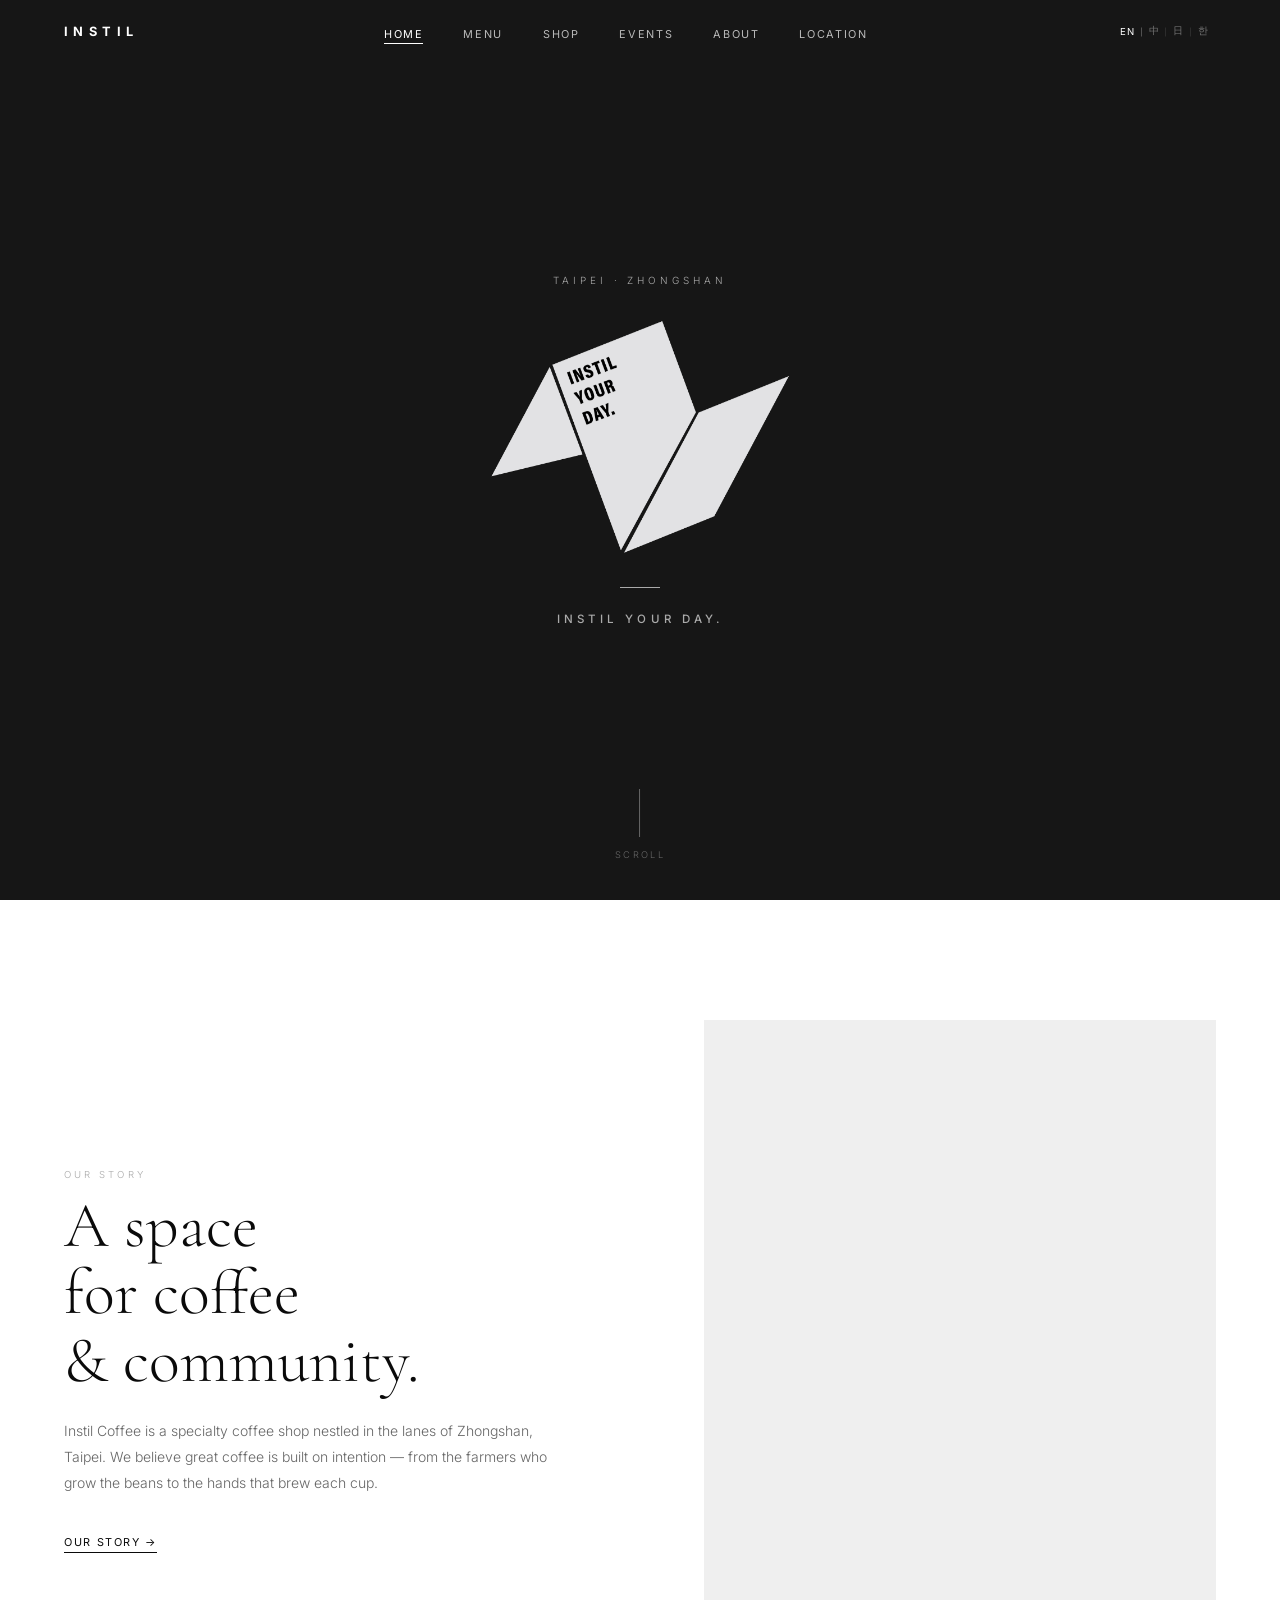
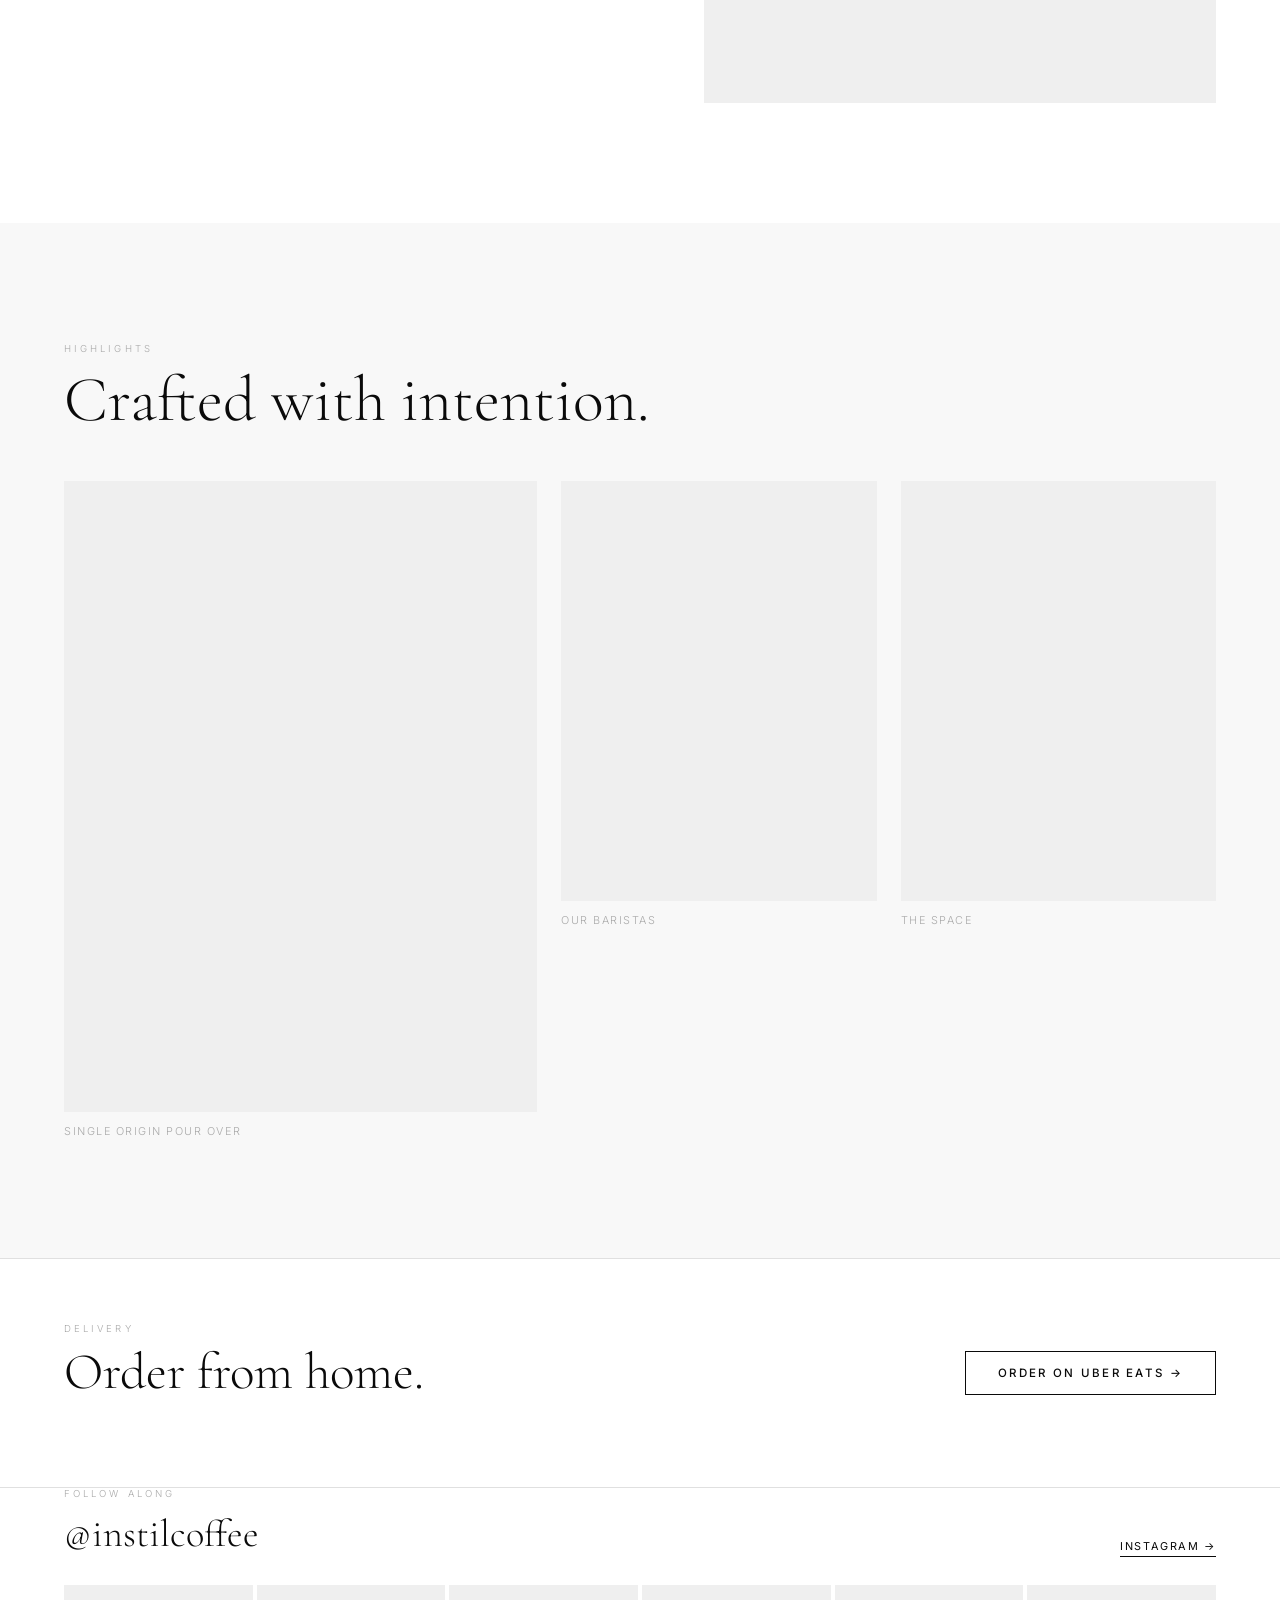
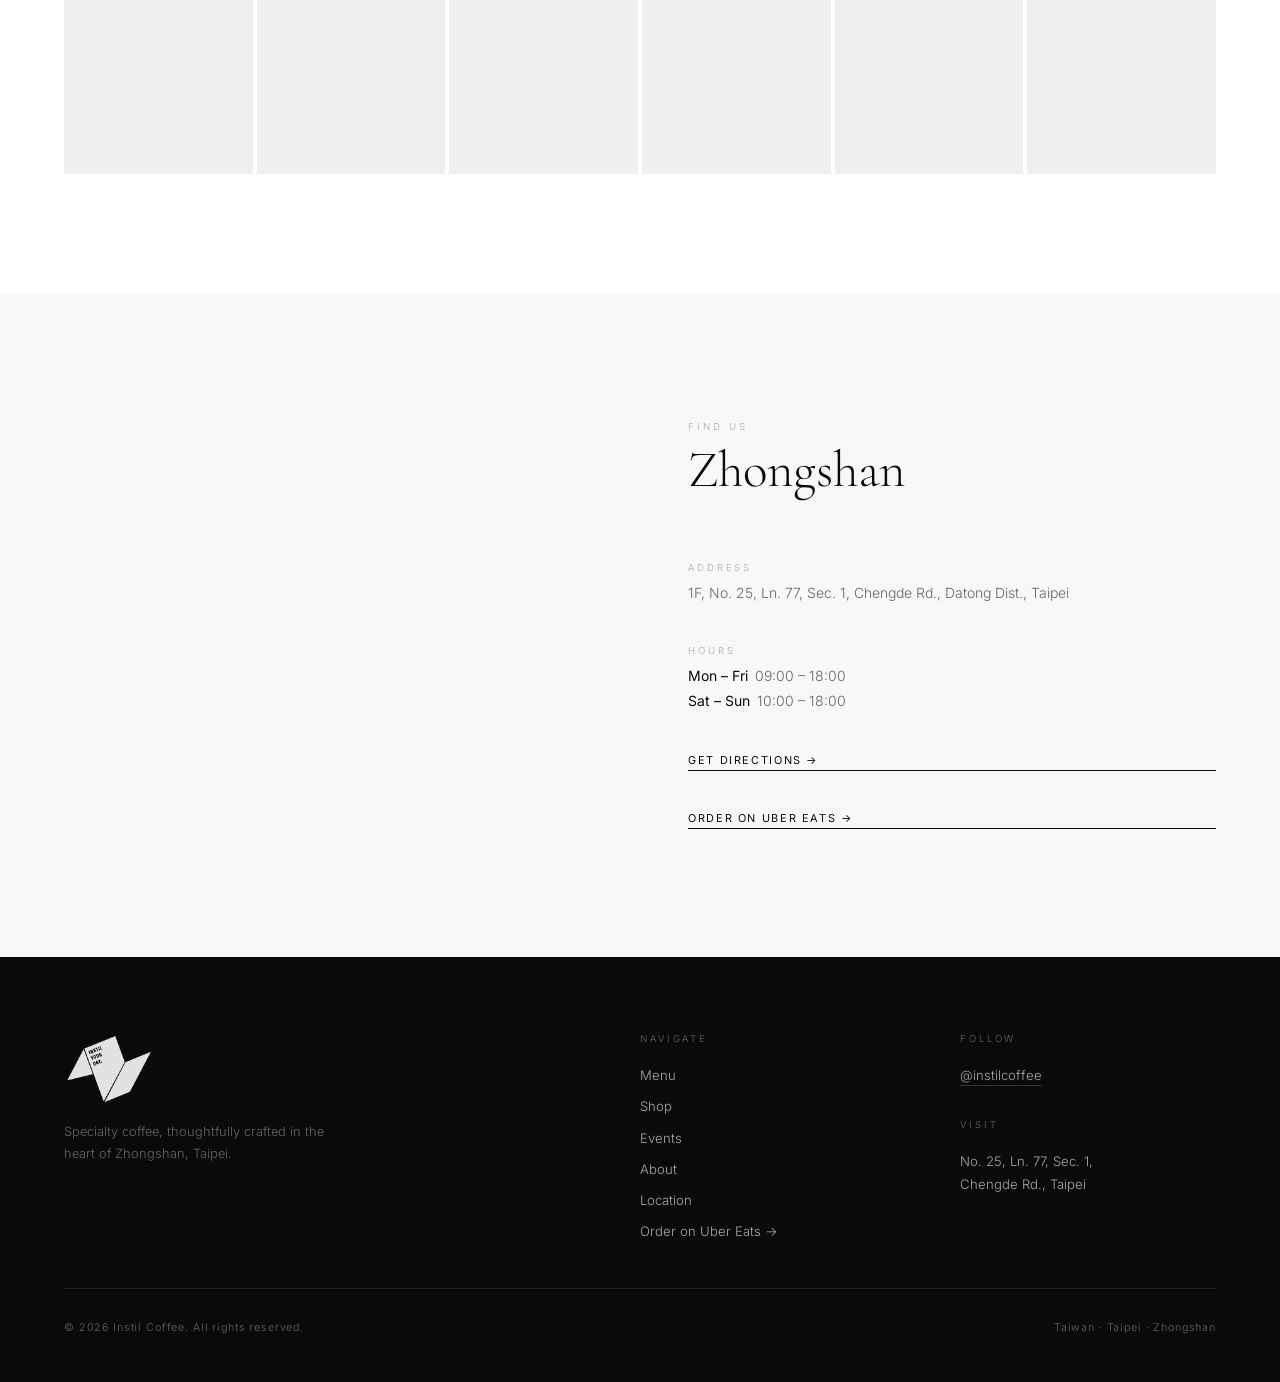
==== index.html @ cf2c8311 "revert: hero 恢復靜態 graphic logo Co-Authored-By: Claude Sonnet 4.6 <noreply@anthropic.com>" ====
<!DOCTYPE html>
<html lang="en">
<head>
  <meta charset="UTF-8">
  <meta name="viewport" content="width=device-width, initial-scale=1.0">
  <meta name="description" content="Instil Coffee — Specialty coffee in Zhongshan, Taipei.">
  <title>Instil Coffee</title>
  <link rel="stylesheet" href="css/style.css">
</head>
<body>

  <nav class="nav" id="nav">
    <a class="nav-logo" href="index.html">INSTIL</a>
    <ul class="nav-links">
      <li><a href="index.html" class="active" data-i18n="nav-home">Home</a></li>
      <li><a href="menu.html" data-i18n="nav-menu">Menu</a></li>
      <li><a href="shop.html" data-i18n="nav-shop">Shop</a></li>
      <li><a href="events.html" data-i18n="nav-events">Events</a></li>
      <li><a href="about.html" data-i18n="nav-about">About</a></li>
      <li><a href="location.html" data-i18n="nav-location">Location</a></li>
    </ul>
    <div class="nav-end">
      <div class="lang-switcher">
        <button class="lang-btn" data-lang="en" aria-label="English">EN</button>
        <button class="lang-btn" data-lang="zh-TW" aria-label="繁體中文">中</button>
        <button class="lang-btn" data-lang="ja" aria-label="日本語">日</button>
        <button class="lang-btn" data-lang="ko" aria-label="한국어">한</button>
      </div>
      <button class="nav-toggle" aria-label="Toggle menu">
        <span></span><span></span><span></span>
      </button>
    </div>
  </nav>

  <section class="hero">
    <div class="hero-bg img-ph"></div>
    <div class="hero-content">
      <span class="hero-eyebrow" data-i18n="hero-eyebrow">Taipei · Zhongshan</span>
      <img src="images/instil-logo-graphic.png" alt="INSTIL" class="hero-logo-mark" />
      <div class="hero-divider"></div>
      <p class="hero-sub" data-i18n="hero-sub">Specialty Coffee, Thoughtfully Crafted</p>
    </div>
    <div class="hero-scroll" aria-hidden="true">
      <div class="scroll-line"></div>
      <span data-i18n="hero-scroll">Scroll</span>
    </div>
  </section>

  <section>
    <div class="container">
      <div class="about-grid">
        <div class="about-text">
          <span class="label" data-i18n="home-about-label">Our Story</span>
          <h2 class="section-title" data-i18n-html="home-about-title">A space<br>for coffee<br>& community.</h2>
          <p class="body-text" data-i18n="home-about-body">Instil Coffee is a specialty coffee shop nestled in the lanes of Zhongshan, Taipei. We believe great coffee is built on intention — from the farmers who grow the beans to the hands that brew each cup.</p>
          <a href="about.html" class="text-link" data-i18n="home-about-link">Our Story →</a>
        </div>
        <div class="about-img img-ph" aria-label="Store interior"></div>
      </div>
    </div>
  </section>

  <section class="featured-section">
    <div class="container">
      <span class="label" data-i18n="home-feat-label">Highlights</span>
      <h2 class="section-title" data-i18n="home-feat-title">Crafted with intention.</h2>
      <div class="featured-grid">
        <div class="featured-item">
          <div class="featured-img img-ph"></div>
          <p class="featured-caption" data-i18n="home-feat-cap-1">Single Origin Pour Over</p>
        </div>
        <div class="featured-item">
          <div class="featured-img img-ph"></div>
          <p class="featured-caption" data-i18n="home-feat-cap-2">Our Baristas</p>
        </div>
        <div class="featured-item">
          <div class="featured-img img-ph"></div>
          <p class="featured-caption" data-i18n="home-feat-cap-3">The Space</p>
        </div>
      </div>
    </div>
  </section>

  <section class="delivery-section">
    <div class="delivery-inner">
      <div>
        <span class="label" data-i18n="delivery-label">Delivery</span>
        <p class="section-title" style="font-size:clamp(2rem,4vw,3.2rem);margin-top:0.5rem;" data-i18n="delivery-title">Order from home.</p>
      </div>
      <a href="https://www.ubereats.com/tw/store/instil-coffee-%E4%B8%AD%E5%B1%B1%E5%BA%97/VOpqvfJ0XcKpiCJXI3-vig?diningMode=DELIVERY" target="_blank" rel="noopener" class="btn-outline" data-i18n="delivery-link">Order on Uber Eats →</a>
    </div>
  </section>

  <section class="ig-section">
    <div class="container">
      <div class="ig-header">
        <div>
          <span class="label" data-i18n="home-ig-label">Follow Along</span>
          <p style="font-family:var(--font-display);font-size:clamp(1.5rem,3vw,2.5rem);font-weight:300;">@instilcoffee</p>
        </div>
        <a href="https://www.instagram.com/instilcoffee" target="_blank" rel="noopener" class="text-link" style="margin-top:0;" data-i18n="home-ig-link">Instagram →</a>
      </div>
      <div class="ig-grid">
        <div class="ig-item img-ph"></div>
        <div class="ig-item img-ph"></div>
        <div class="ig-item img-ph"></div>
        <div class="ig-item img-ph"></div>
        <div class="ig-item img-ph"></div>
        <div class="ig-item img-ph"></div>
      </div>
    </div>
  </section>

  <section class="location-section">
    <div class="container">
      <div class="location-grid">
        <div class="location-map-embed">
          <iframe src="https://maps.google.com/maps?q=25.0521457,121.5183005&z=16&output=embed" allowfullscreen="" loading="lazy" referrerpolicy="no-referrer-when-downgrade" title="Instil Coffee map"></iframe>
        </div>
        <div class="location-info">
          <div>
            <span class="label" data-i18n="home-loc-label">Find Us</span>
            <h2 class="section-title" style="font-size:clamp(2rem,4vw,3.5rem);" data-i18n="home-loc-title">Zhongshan</h2>
          </div>
          <div>
            <span class="info-label" data-i18n="home-addr-label">Address</span>
            <p class="info-value" data-i18n="home-addr-value">1F, No. 25, Ln. 77, Sec. 1, Chengde Rd., Datong Dist., Taipei</p>
          </div>
          <div>
            <span class="info-label" data-i18n="home-hours-label">Hours</span>
            <p class="info-value">
              <strong data-i18n="home-hours-weekday">Mon – Fri</strong>&ensp;09:00 – 18:00<br>
              <strong data-i18n="home-hours-weekend">Sat – Sun</strong>&ensp;10:00 – 18:00
            </p>
          </div>
          <a href="location.html" class="text-link" style="margin-top:0;" data-i18n="home-loc-link">Get Directions →</a>
          <a href="https://www.ubereats.com/tw/store/instil-coffee-%E4%B8%AD%E5%B1%B1%E5%BA%97/VOpqvfJ0XcKpiCJXI3-vig?diningMode=DELIVERY" target="_blank" rel="noopener" class="text-link" style="margin-top:0;" data-i18n="delivery-link">Order on Uber Eats →</a>
        </div>
      </div>
    </div>
  </section>

  <footer>
    <div class="footer-grid">
      <div>
        <div class="footer-logo"><img src="images/instil-logo-graphic.png" alt="Instil Coffee" class="footer-logo-img" /></div>
        <p class="footer-tagline" data-i18n="footer-tagline">Specialty coffee, thoughtfully crafted in the heart of Zhongshan, Taipei.</p>
      </div>
      <div>
        <span class="footer-col-label" data-i18n="footer-nav-label">Navigate</span>
        <ul class="footer-col-links">
          <li><a href="menu.html" data-i18n="nav-menu">Menu</a></li>
          <li><a href="shop.html" data-i18n="nav-shop">Shop</a></li>
          <li><a href="events.html" data-i18n="nav-events">Events</a></li>
          <li><a href="about.html" data-i18n="nav-about">About</a></li>
          <li><a href="location.html" data-i18n="nav-location">Location</a></li>
          <li><a href="https://www.ubereats.com/tw/store/instil-coffee-%E4%B8%AD%E5%B1%B1%E5%BA%97/VOpqvfJ0XcKpiCJXI3-vig?diningMode=DELIVERY" target="_blank" rel="noopener" data-i18n="delivery-link">Order on Uber Eats →</a></li>
        </ul>
      </div>
      <div>
        <span class="footer-col-label" data-i18n="footer-follow-label">Follow</span>
        <p class="footer-col-text"><a href="https://www.instagram.com/instilcoffee" target="_blank" rel="noopener" style="color:var(--gray-400);border-bottom:1px solid #333;padding-bottom:2px;">@instilcoffee</a></p>
        <div style="margin-top:2rem;">
          <span class="footer-col-label" data-i18n="footer-visit-label">Visit</span>
          <p class="footer-col-text" data-i18n-html="footer-address">No. 25, Ln. 77, Sec. 1,<br>Chengde Rd., Taipei</p>
        </div>
      </div>
    </div>
    <div class="footer-bottom">
      <span data-i18n="footer-copyright">© 2026 Instil Coffee. All rights reserved.</span>
      <span data-i18n="footer-region">Taiwan · Taipei · Zhongshan</span>
    </div>
  </footer>

  <script src="js/i18n.js"></script>
  <script src="js/main.js"></script>
</body>
</html>
---- css/style.css ----
@import url('https://fonts.googleapis.com/css2?family=Cormorant+Garamond:ital,wght@0,300;0,400;0,600;1,300&family=Inter:wght@300;400;500&display=swap');

/* ===================================
   Variables
   =================================== */
:root {
  --black: #0a0a0a;
  --white: #ffffff;
  --gray-50: #f8f8f8;
  --gray-100: #efefef;
  --gray-200: #e0e0e0;
  --gray-400: #aaaaaa;
  --gray-600: #666666;
  --gray-800: #333333;
  --font-display: 'Cormorant Garamond', Georgia, serif;
  --font-body: 'Inter', system-ui, sans-serif;
  --nav-h: 64px;
  --max-w: 1200px;
  --px: clamp(20px, 5vw, 80px);
  --section-py: clamp(64px, 10vw, 120px);
  --ease: cubic-bezier(0.4, 0, 0.2, 1);
}

/* ===================================
   Reset
   =================================== */
*, *::before, *::after { box-sizing: border-box; margin: 0; padding: 0; }
html { scroll-behavior: smooth; -webkit-text-size-adjust: 100%; }
body {
  font-family: var(--font-body);
  font-weight: 300;
  color: var(--black);
  background: var(--white);
  -webkit-font-smoothing: antialiased;
  overflow-x: hidden;
}
img { max-width: 100%; height: auto; display: block; object-fit: cover; }
a { text-decoration: none; color: inherit; }
ul { list-style: none; }

/* Image placeholder */
.img-ph {
  background: var(--gray-100);
  display: block;
  width: 100%;
}

/* ===================================
   Navigation
   =================================== */
.nav {
  position: fixed;
  top: 0; left: 0; right: 0;
  z-index: 1000;
  height: var(--nav-h);
  display: flex;
  align-items: center;
  justify-content: space-between;
  padding: 0 var(--px);
  color: var(--white);
  transition: background 0.4s var(--ease), border-color 0.4s var(--ease), color 0.4s var(--ease);
  border-bottom: 1px solid transparent;
}

.nav.scrolled {
  background: var(--white);
  color: var(--black);
  border-bottom-color: var(--gray-200);
}

.nav-logo {
  font-family: 'Inter', system-ui, sans-serif;
  font-size: 0.8rem;
  font-weight: 700;
  letter-spacing: 0.42em;
  text-transform: uppercase;
}

.nav-links {
  display: flex;
  align-items: center;
  gap: 2.5rem;
}

.nav-links a {
  font-size: 0.68rem;
  font-weight: 400;
  letter-spacing: 0.15em;
  text-transform: uppercase;
  opacity: 0.7;
  transition: opacity 0.2s;
}

.nav-links a:hover { opacity: 1; }
.nav-links a.active { opacity: 1; border-bottom: 1px solid currentColor; padding-bottom: 2px; }

.nav-toggle {
  display: none;
  flex-direction: column;
  gap: 5px;
  cursor: pointer;
  background: none;
  border: none;
  color: inherit;
  padding: 4px;
}

.nav-toggle span {
  display: block;
  width: 22px;
  height: 1px;
  background: currentColor;
  transition: transform 0.3s var(--ease), opacity 0.3s;
}

.nav.open .nav-toggle span:nth-child(1) { transform: translateY(6px) rotate(45deg); }
.nav.open .nav-toggle span:nth-child(2) { opacity: 0; }
.nav.open .nav-toggle span:nth-child(3) { transform: translateY(-6px) rotate(-45deg); }

/* ===================================
   Hero
   =================================== */
.hero {
  height: 100svh;
  min-height: 600px;
  background: var(--black);
  display: flex;
  flex-direction: column;
  align-items: center;
  justify-content: center;
  text-align: center;
  color: var(--white);
  position: relative;
  overflow: hidden;
}

.hero-bg {
  position: absolute;
  inset: 0;
  background: var(--gray-800);
  opacity: 0.3;
  /* When adding hero photo:
  background-image: url('../images/hero.jpg');
  background-size: cover;
  background-position: center; */
}

.hero-content {
  position: relative;
  z-index: 1;
  display: flex;
  flex-direction: column;
  align-items: center;
  gap: 1.5rem;
}

.hero-eyebrow {
  font-size: 0.62rem;
  letter-spacing: 0.4em;
  text-transform: uppercase;
  color: var(--gray-400);
}

.hero-title {
  font-family: var(--font-display);
  font-size: clamp(5rem, 15vw, 11rem);
  font-weight: 300;
  letter-spacing: 0.06em;
  line-height: 0.9;
}

.hero-logo-mark {
  width: clamp(200px, 32vw, 320px);
  height: auto;
  filter: invert(1);
}

.hero-divider {
  width: 40px;
  height: 1px;
  background: var(--gray-400);
}

.hero-sub {
  font-family: 'Inter', system-ui, sans-serif;
  font-size: 0.72rem;
  font-weight: 500;
  letter-spacing: 0.35em;
  text-transform: uppercase;
  color: var(--gray-400);
}

.hero-scroll {
  position: absolute;
  bottom: 2.5rem;
  left: 50%;
  transform: translateX(-50%);
  display: flex;
  flex-direction: column;
  align-items: center;
  gap: 0.75rem;
  font-size: 0.58rem;
  letter-spacing: 0.25em;
  text-transform: uppercase;
  color: var(--gray-600);
}

.scroll-line {
  width: 1px;
  height: 48px;
  background: var(--gray-600);
  transform-origin: top;
  animation: drawLine 2.4s ease-in-out infinite;
}

@keyframes drawLine {
  0%, 100% { transform: scaleY(0); opacity: 0; transform-origin: top; }
  20% { opacity: 1; }
  60% { transform: scaleY(1); opacity: 1; }
  80% { transform: scaleY(1); opacity: 0; }
}

/* ===================================
   Shared Section Styles
   =================================== */
section { padding: var(--section-py) var(--px); }

.container {
  max-width: var(--max-w);
  margin: 0 auto;
  width: 100%;
}

.label {
  font-size: 0.6rem;
  letter-spacing: 0.32em;
  text-transform: uppercase;
  color: var(--gray-400);
  display: block;
  margin-bottom: 0.75rem;
}

.section-title {
  font-family: var(--font-display);
  font-size: clamp(2.5rem, 5vw, 4.5rem);
  font-weight: 300;
  line-height: 1.05;
  margin-bottom: 1.5rem;
}

.body-text {
  font-size: 0.875rem;
  line-height: 1.85;
  color: var(--gray-600);
}

.text-link {
  display: inline-flex;
  align-items: center;
  gap: 0.5rem;
  font-size: 0.68rem;
  font-weight: 400;
  letter-spacing: 0.15em;
  text-transform: uppercase;
  margin-top: 2.5rem;
  padding-bottom: 3px;
  border-bottom: 1px solid currentColor;
  transition: opacity 0.2s;
}

.text-link:hover { opacity: 0.45; }

/* ===================================
   About Section (Homepage)
   =================================== */
.about-grid {
  display: grid;
  grid-template-columns: 1fr 1fr;
  gap: 8rem;
  align-items: center;
}

.about-img {
  aspect-ratio: 3 / 4;
  /* background-image: url('../images/about.jpg'); background-size: cover; background-position: center; */
}

/* ===================================
   Featured Section
   =================================== */
.featured-section { background: var(--gray-50); }

.featured-grid {
  display: grid;
  grid-template-columns: 3fr 2fr 2fr;
  gap: 1.5rem;
  margin-top: 3rem;
}

.featured-item { overflow: hidden; }

.featured-img {
  width: 100%;
  aspect-ratio: 3 / 4;
  transition: transform 0.7s var(--ease);
  /* background-image: url('../images/featured-N.jpg'); background-size: cover; background-position: center; */
}

.featured-item:hover .featured-img { transform: scale(1.04); }

.featured-caption {
  margin-top: 0.75rem;
  font-size: 0.68rem;
  letter-spacing: 0.14em;
  text-transform: uppercase;
  color: var(--gray-400);
}

/* ===================================
   Instagram Grid
   =================================== */
.ig-section { padding-top: 0; }

.ig-header {
  display: flex;
  justify-content: space-between;
  align-items: flex-end;
  margin-bottom: 1.75rem;
}

.ig-grid {
  display: grid;
  grid-template-columns: repeat(6, 1fr);
  gap: 4px;
}

.ig-item {
  aspect-ratio: 1;
  overflow: hidden;
  cursor: pointer;
  transition: opacity 0.3s;
  /* background-image: url('../images/ig-N.jpg'); background-size: cover; background-position: center; */
}

.ig-item:hover { opacity: 0.75; }

/* ===================================
   Location Preview (Homepage)
   =================================== */
.delivery-section {
  padding: clamp(40px, 5vw, 72px) var(--px);
  border-top: 1px solid var(--gray-200);
  border-bottom: 1px solid var(--gray-200);
}

.delivery-inner {
  max-width: var(--max-w);
  margin: 0 auto;
  display: flex;
  align-items: center;
  justify-content: space-between;
  gap: 2rem;
  flex-wrap: wrap;
}

.btn-outline {
  display: inline-flex;
  align-items: center;
  padding: 0.875rem 2rem;
  border: 1px solid var(--black);
  font-size: 0.72rem;
  font-weight: 500;
  letter-spacing: 0.2em;
  text-transform: uppercase;
  white-space: nowrap;
  transition: background 0.3s var(--ease), color 0.3s var(--ease);
}

.btn-outline:hover {
  background: var(--black);
  color: var(--white);
}

.location-section { background: var(--gray-50); }

.location-grid {
  display: grid;
  grid-template-columns: 1fr 1fr;
  gap: 6rem;
  align-items: center;
}

.location-map-embed {
  aspect-ratio: 5 / 4;
  overflow: hidden;
}

.location-map-embed iframe {
  width: 100%; height: 100%; border: none; display: block;
}

.location-info { display: flex; flex-direction: column; gap: 2.5rem; }

.info-label {
  font-size: 0.6rem;
  letter-spacing: 0.3em;
  text-transform: uppercase;
  color: var(--gray-400);
  display: block;
  margin-bottom: 0.5rem;
}

.info-value {
  font-size: 0.875rem;
  line-height: 1.75;
  color: var(--gray-600);
}

.info-value strong { color: var(--black); font-weight: 400; }

/* ===================================
   Footer
   =================================== */
footer {
  background: var(--black);
  color: var(--white);
  padding: clamp(48px, 6vw, 96px) var(--px) clamp(32px, 4vw, 48px);
}

.footer-grid {
  max-width: var(--max-w);
  margin: 0 auto;
  display: grid;
  grid-template-columns: 2fr 1fr 1fr;
  gap: 4rem;
  padding-bottom: 3rem;
  border-bottom: 1px solid #222;
}

.footer-logo {
  margin-bottom: 1rem;
}

.footer-logo-img {
  width: 90px;
  height: auto;
  filter: invert(1);
}

.footer-tagline {
  font-size: 0.8rem;
  color: var(--gray-600);
  line-height: 1.75;
  max-width: 260px;
}

.footer-col-label {
  font-size: 0.6rem;
  letter-spacing: 0.3em;
  text-transform: uppercase;
  color: var(--gray-600);
  display: block;
  margin-bottom: 1.25rem;
}

.footer-col-links {
  display: flex;
  flex-direction: column;
  gap: 0.7rem;
}

.footer-col-links a {
  font-size: 0.82rem;
  color: var(--gray-400);
  transition: color 0.2s;
}

.footer-col-links a:hover { color: var(--white); }

.footer-col-text {
  font-size: 0.82rem;
  color: var(--gray-400);
  line-height: 1.75;
}

.footer-bottom {
  max-width: var(--max-w);
  margin: 2rem auto 0;
  display: flex;
  justify-content: space-between;
  align-items: center;
  font-size: 0.67rem;
  color: var(--gray-600);
  letter-spacing: 0.08em;
}

/* ===================================
   Page Header (Inner Pages)
   =================================== */
.page-header {
  background: var(--black);
  color: var(--white);
  padding: calc(var(--nav-h) + 4rem) var(--px) 3.5rem;
}

.page-header .container {
  display: flex;
  flex-direction: column;
  gap: 0.75rem;
}

.page-header-title {
  font-family: var(--font-display);
  font-size: clamp(3.5rem, 8vw, 7.5rem);
  font-weight: 300;
  letter-spacing: 0.04em;
  line-height: 1;
}

/* ===================================
   Menu Page
   =================================== */
.menu-placeholder {
  min-height: 45vh;
  display: flex;
  flex-direction: column;
  align-items: center;
  justify-content: center;
  text-align: center;
  gap: 1.5rem;
}

.menu-placeholder-title {
  font-family: var(--font-display);
  font-size: clamp(2rem, 4vw, 3.5rem);
  font-weight: 300;
  color: var(--gray-200);
}

.menu-placeholder p {
  font-size: 0.83rem;
  color: var(--gray-400);
  letter-spacing: 0.04em;
  line-height: 1.7;
}

/* ===================================
   Events Page
   =================================== */
.event-list { margin-top: 3rem; }

.event-item {
  display: grid;
  grid-template-columns: 80px 1fr;
  gap: 3rem;
  padding: 2.5rem 0;
  border-bottom: 1px solid var(--gray-100);
  align-items: start;
}

.event-date-block {
  font-family: var(--font-display);
  font-size: 2.5rem;
  font-weight: 300;
  line-height: 1;
  color: var(--gray-200);
}

.event-date-block .month {
  display: block;
  font-family: var(--font-body);
  font-size: 0.6rem;
  letter-spacing: 0.2em;
  text-transform: uppercase;
  color: var(--gray-400);
  margin-top: 0.25rem;
  font-weight: 300;
}

.event-body-title {
  font-size: 1rem;
  font-weight: 400;
  margin-bottom: 0.5rem;
  letter-spacing: 0.02em;
}

.event-body-desc {
  font-size: 0.83rem;
  color: var(--gray-600);
  line-height: 1.75;
}

.events-empty {
  text-align: center;
  padding: var(--section-py) var(--px);
}

.events-empty p {
  font-size: 0.85rem;
  color: var(--gray-400);
}

/* ===================================
   About Page
   =================================== */
.about-story-grid {
  display: grid;
  grid-template-columns: 1fr 1fr;
  gap: 8rem;
  align-items: start;
}

.story-text .body-text { margin-bottom: 1.25rem; }

.about-wide-img {
  width: 100%;
  aspect-ratio: 16 / 7;
  /* background-image: url('../images/about-wide.jpg'); background-size: cover; background-position: center; */
}

.team-grid {
  display: grid;
  grid-template-columns: repeat(3, 1fr);
  gap: 2rem;
  margin-top: 3rem;
}

.team-item .team-img {
  width: 100%;
  aspect-ratio: 1;
  margin-bottom: 1rem;
}

.team-name {
  font-size: 0.85rem;
  font-weight: 400;
  margin-bottom: 0.25rem;
}

.team-role {
  font-size: 0.72rem;
  letter-spacing: 0.1em;
  text-transform: uppercase;
  color: var(--gray-400);
}

/* ===================================
   Location Page
   =================================== */
.full-map {
  height: 55vh;
  min-height: 360px;
}

.full-map iframe {
  width: 100%; height: 100%; border: none; display: block;
}

.location-details-grid {
  display: grid;
  grid-template-columns: 1fr 1fr;
  gap: 8rem;
}

.hours-table { width: 100%; }

.hours-row {
  display: flex;
  justify-content: space-between;
  padding: 0.9rem 0;
  border-bottom: 1px solid var(--gray-100);
  font-size: 0.85rem;
}

.hours-row .day { color: var(--gray-600); }
.hours-row .time { color: var(--black); }

.hours-row.today .day,
.hours-row.today .time { font-weight: 500; color: var(--black); }

.address-block { display: flex; flex-direction: column; gap: 2.5rem; }

.address-item .label { margin-bottom: 0.5rem; }

.address-item p,
.address-item a {
  font-size: 0.875rem;
  line-height: 1.75;
  color: var(--gray-600);
}

.address-item a {
  border-bottom: 1px solid var(--gray-200);
  padding-bottom: 1px;
  transition: color 0.2s, border-color 0.2s;
}

.address-item a:hover {
  color: var(--black);
  border-color: var(--black);
}

/* ===================================
   Language Switcher
   =================================== */
.nav-end {
  display: flex;
  align-items: center;
  gap: 0.75rem;
}

.lang-switcher {
  display: flex;
  align-items: center;
}

.lang-btn {
  background: none;
  border: none;
  color: inherit;
  font-family: var(--font-body);
  font-size: 0.6rem;
  font-weight: 400;
  letter-spacing: 0.08em;
  cursor: pointer;
  padding: 2px 7px;
  opacity: 0.4;
  transition: opacity 0.2s;
  position: relative;
}

.lang-btn:hover { opacity: 0.8; }
.lang-btn.active { opacity: 1; }

.lang-btn:not(:last-child)::after {
  content: '';
  position: absolute;
  right: 0;
  top: 50%;
  transform: translateY(-50%);
  height: 9px;
  width: 1px;
  background: currentColor;
  opacity: 0.25;
}

/* ===================================
   Responsive
   =================================== */
@media (max-width: 900px) {
  .about-grid,
  .location-grid,
  .about-story-grid,
  .location-details-grid {
    grid-template-columns: 1fr;
    gap: 3rem;
  }

  .about-img { aspect-ratio: 4 / 3; }

  .featured-grid {
    grid-template-columns: 1fr 1fr;
    gap: 1rem;
  }

  .featured-grid .featured-item:first-child { grid-column: 1 / -1; }
  .featured-grid .featured-item:first-child .featured-img { aspect-ratio: 16 / 9; }

  .ig-grid { grid-template-columns: repeat(3, 1fr); }

  .footer-grid {
    grid-template-columns: 1fr 1fr;
    gap: 2.5rem;
  }

  .footer-grid > div:first-child { grid-column: 1 / -1; }

  .team-grid { grid-template-columns: repeat(2, 1fr); }
}

@media (max-width: 640px) {
  .nav-links { display: none; }
  .nav-toggle { display: flex; }

  .nav.open .nav-links {
    display: flex;
    flex-direction: column;
    position: fixed;
    inset: 0;
    background: var(--black);
    color: var(--white);
    align-items: center;
    justify-content: center;
    gap: 2.5rem;
    font-size: 0.85rem;
    letter-spacing: 0.2em;
    z-index: 999;
  }

  .nav.open .nav-links a { opacity: 0.7; }
  .nav.open .nav-links a:hover { opacity: 1; }

  .ig-grid { grid-template-columns: repeat(3, 1fr); }

  .footer-grid { grid-template-columns: 1fr; gap: 2rem; }

  .footer-bottom {
    flex-direction: column;
    gap: 0.5rem;
    text-align: center;
  }

  .event-item {
    grid-template-columns: 60px 1fr;
    gap: 1.5rem;
  }

  .team-grid { grid-template-columns: 1fr; }
}
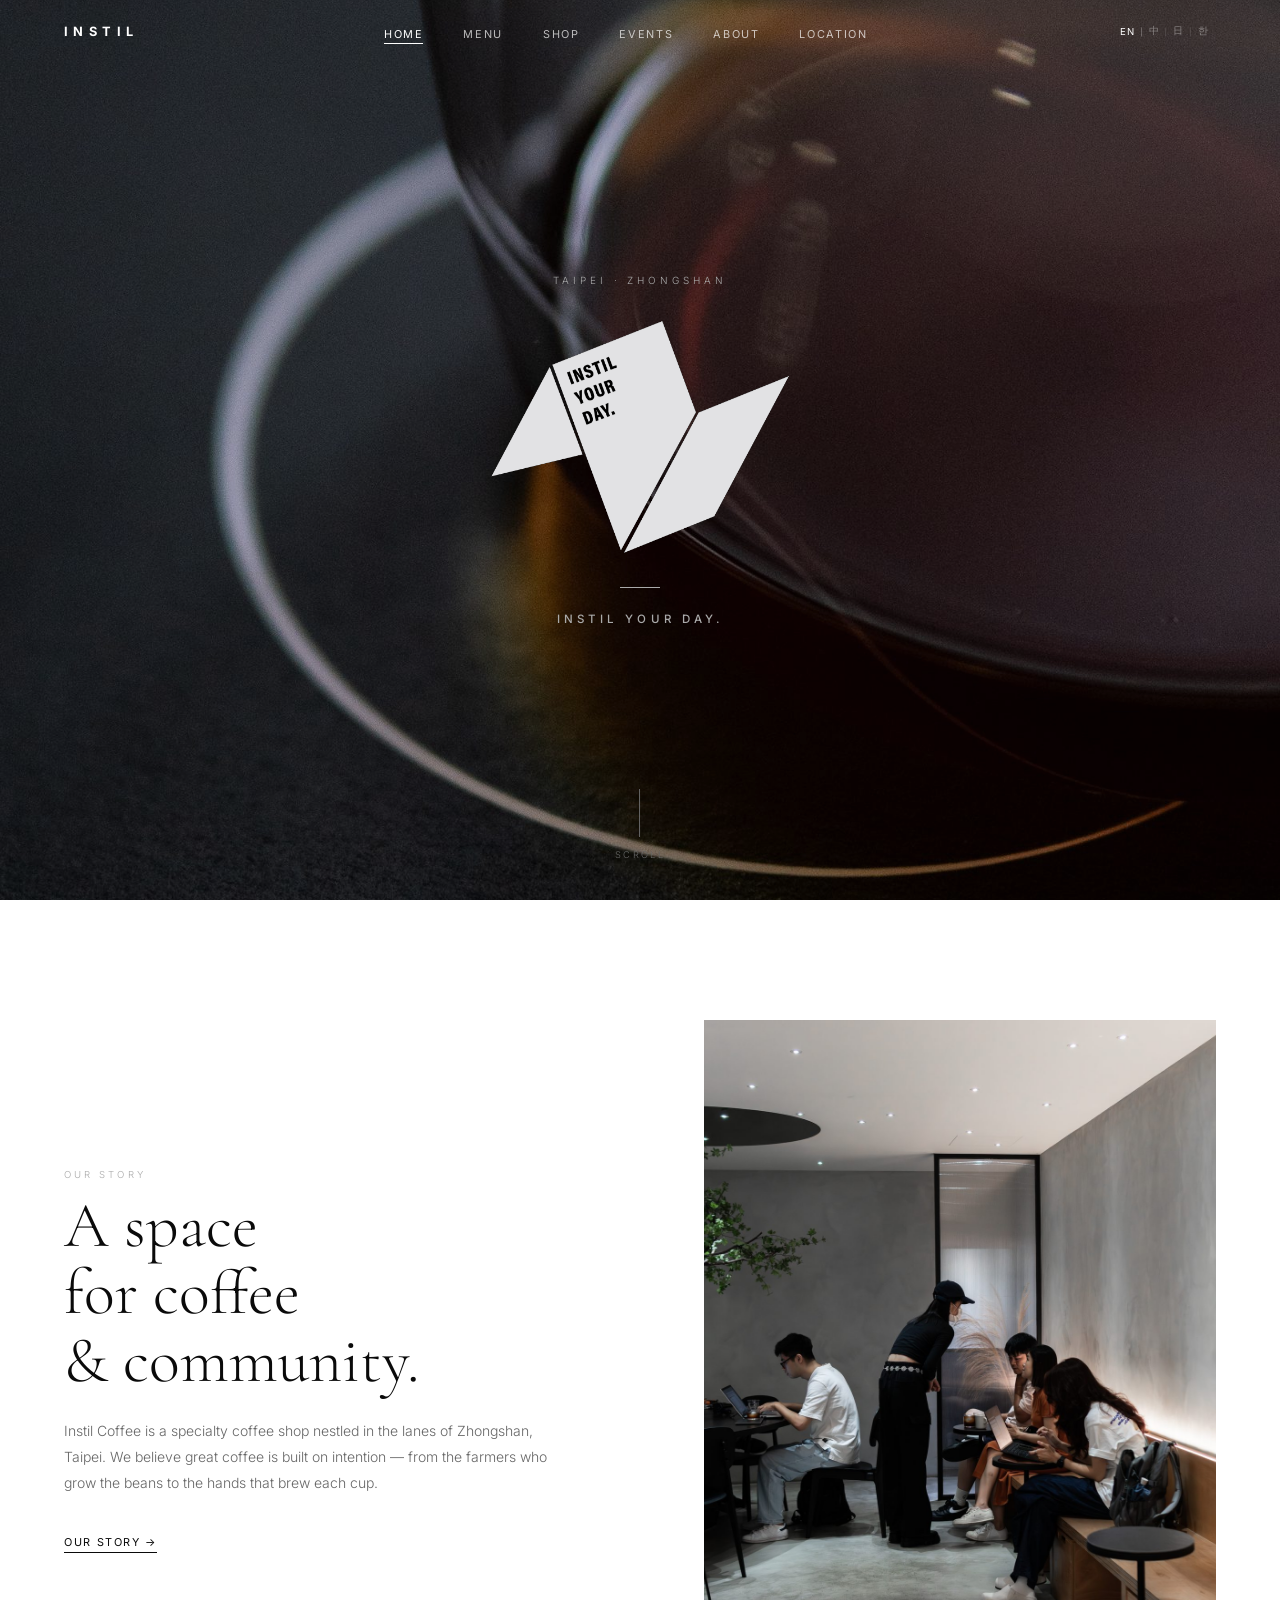
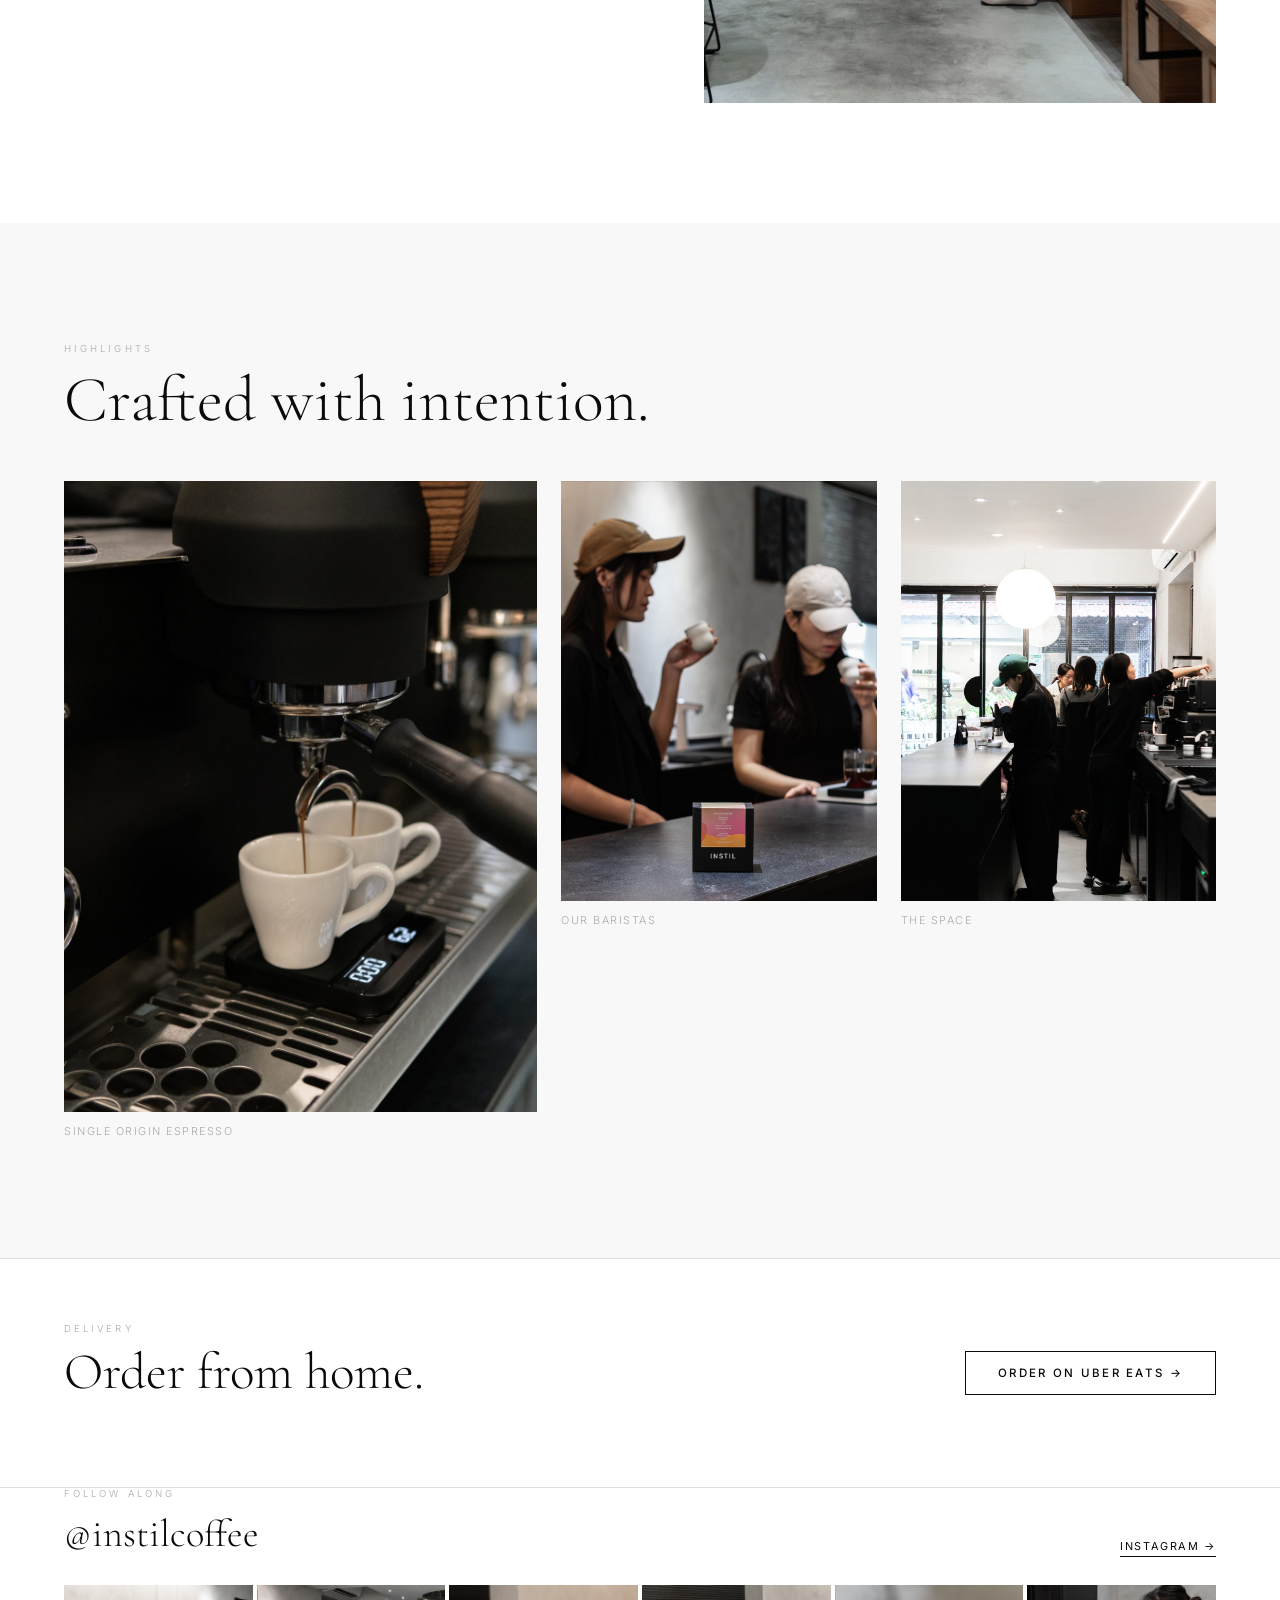
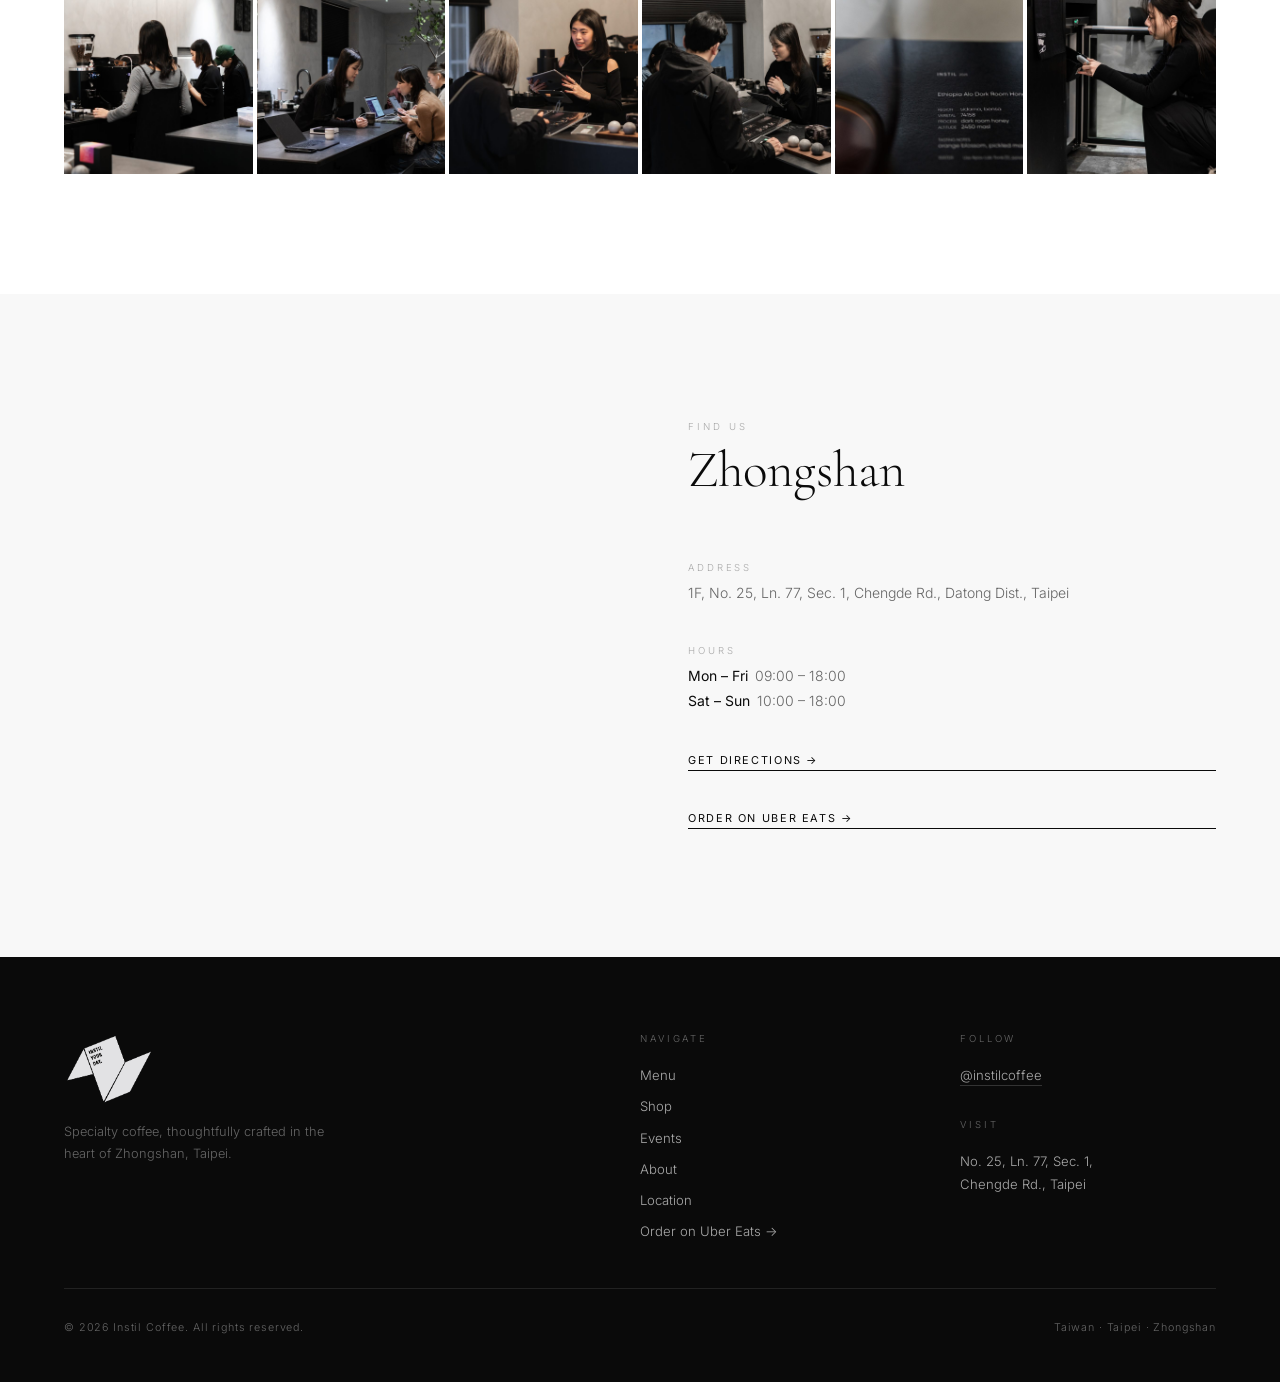
==== commit fda18fb2: "fix: featured-1 caption 改為 Single Origin Espresso（四語言同步） Co-Authored-By: Claude Sonnet 4.6 <noreply@" ====
--- a/index.html
+++ b/index.html
@@ -67,7 +67,7 @@
       <div class="featured-grid">
         <div class="featured-item">
           <div class="featured-img img-ph"></div>
-          <p class="featured-caption" data-i18n="home-feat-cap-1">Single Origin Pour Over</p>
+          <p class="featured-caption" data-i18n="home-feat-cap-1">Single Origin Espresso</p>
         </div>
         <div class="featured-item">
           <div class="featured-img img-ph"></div>
--- a/css/style.css
+++ b/css/style.css
@@ -138,11 +138,10 @@
   position: absolute;
   inset: 0;
   background: var(--gray-800);
-  opacity: 0.3;
-  /* When adding hero photo:
+  opacity: 0.85;
   background-image: url('../images/hero.jpg');
   background-size: cover;
-  background-position: center; */
+  background-position: center;
 }
 
 .hero-content {
@@ -282,7 +281,9 @@
 
 .about-img {
   aspect-ratio: 3 / 4;
-  /* background-image: url('../images/about.jpg'); background-size: cover; background-position: center; */
+  background-image: url('../images/about.jpg');
+  background-size: cover;
+  background-position: center;
 }
 
 /* ===================================
@@ -303,8 +304,12 @@
   width: 100%;
   aspect-ratio: 3 / 4;
   transition: transform 0.7s var(--ease);
-  /* background-image: url('../images/featured-N.jpg'); background-size: cover; background-position: center; */
-}
+  background-size: cover;
+  background-position: center;
+}
+.featured-item:nth-child(1) .featured-img { background-image: url('../images/featured-1.jpg'); }
+.featured-item:nth-child(2) .featured-img { background-image: url('../images/featured-2.jpg'); }
+.featured-item:nth-child(3) .featured-img { background-image: url('../images/featured-3.jpg'); }
 
 .featured-item:hover .featured-img { transform: scale(1.04); }
 
@@ -339,8 +344,15 @@
   overflow: hidden;
   cursor: pointer;
   transition: opacity 0.3s;
-  /* background-image: url('../images/ig-N.jpg'); background-size: cover; background-position: center; */
-}
+  background-size: cover;
+  background-position: center;
+}
+.ig-item:nth-child(1) { background-image: url('../images/ig-1.jpg'); }
+.ig-item:nth-child(2) { background-image: url('../images/ig-2.jpg'); }
+.ig-item:nth-child(3) { background-image: url('../images/ig-3.jpg'); }
+.ig-item:nth-child(4) { background-image: url('../images/ig-4.jpg'); }
+.ig-item:nth-child(5) { background-image: url('../images/ig-5.jpg'); }
+.ig-item:nth-child(6) { background-image: url('../images/ig-6.jpg'); }
 
 .ig-item:hover { opacity: 0.75; }
 
@@ -612,10 +624,18 @@
 
 .story-text .body-text { margin-bottom: 1.25rem; }
 
+.about-story-photo {
+  background-image: url('../images/about-story.jpg');
+  background-size: cover;
+  background-position: center;
+}
+
 .about-wide-img {
   width: 100%;
   aspect-ratio: 16 / 7;
-  /* background-image: url('../images/about-wide.jpg'); background-size: cover; background-position: center; */
+  background-image: url('../images/about-wide.jpg');
+  background-size: cover;
+  background-position: center;
 }
 
 .team-grid {
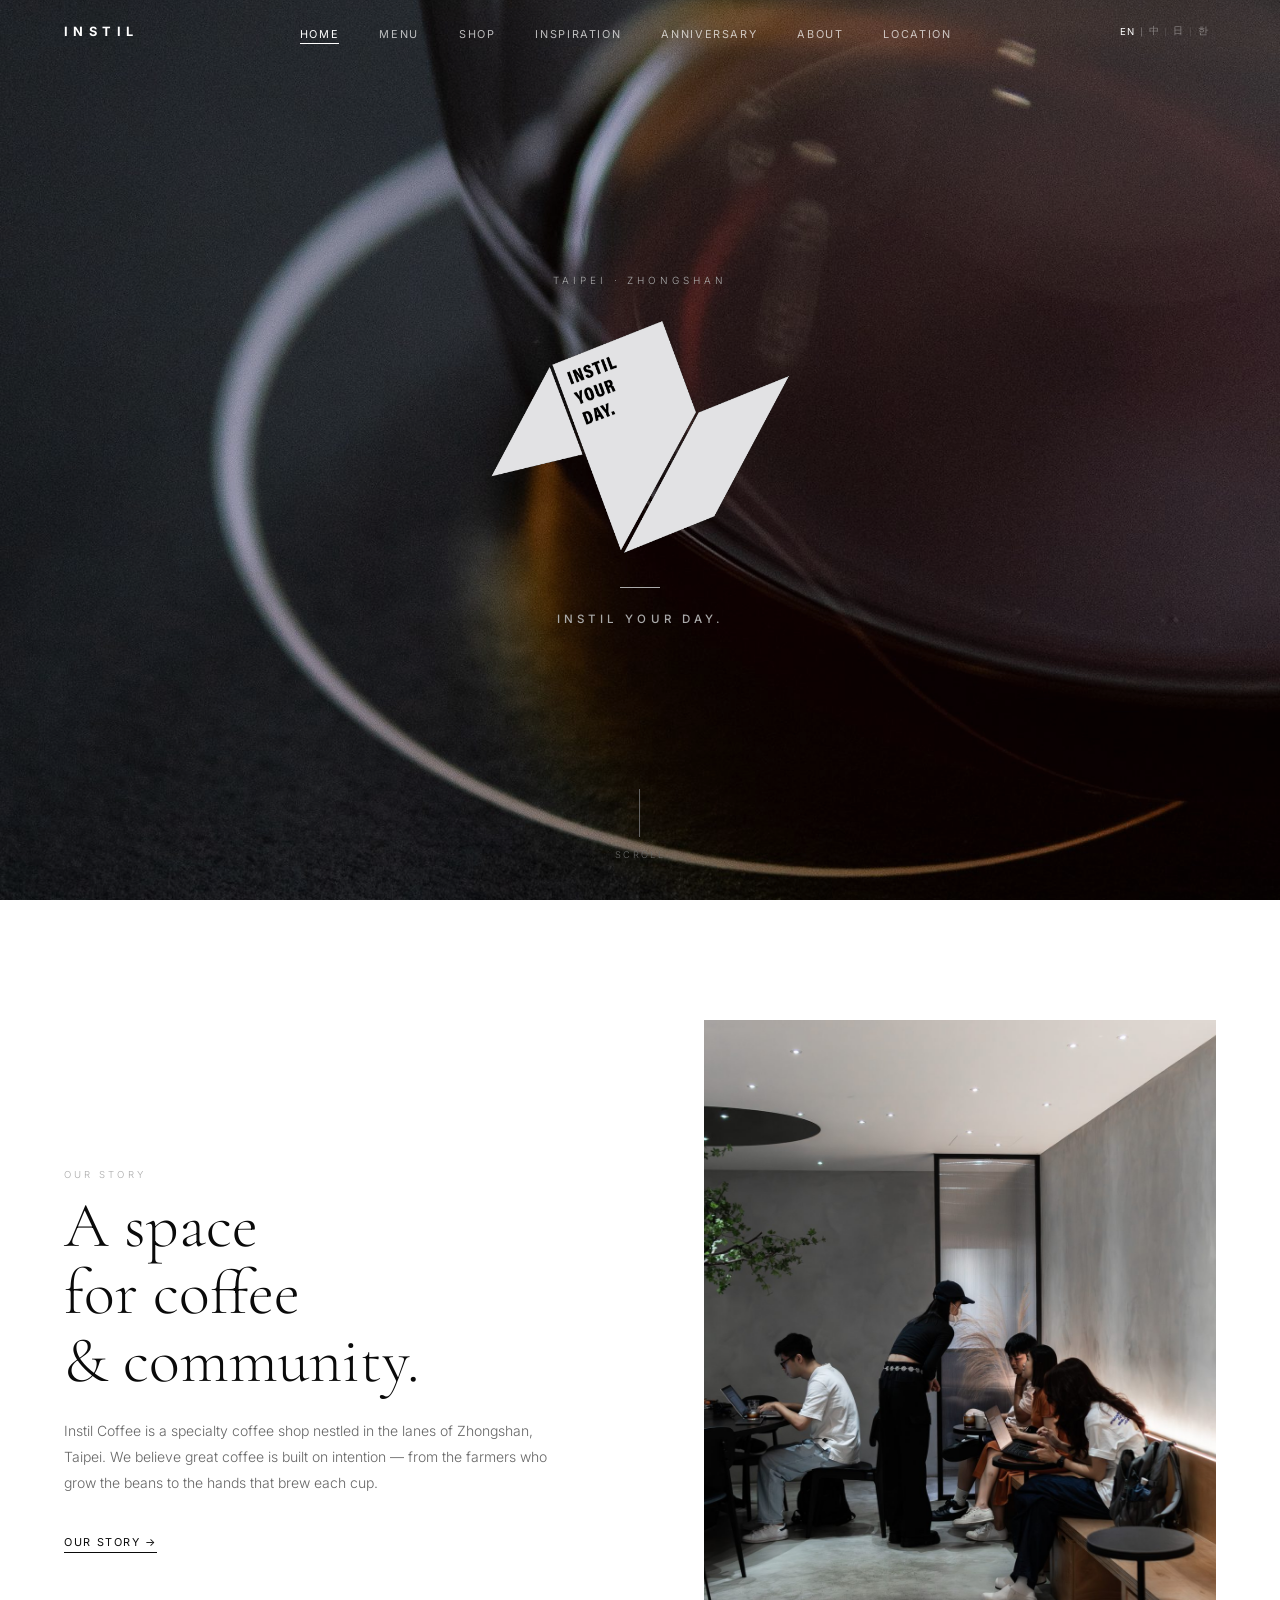
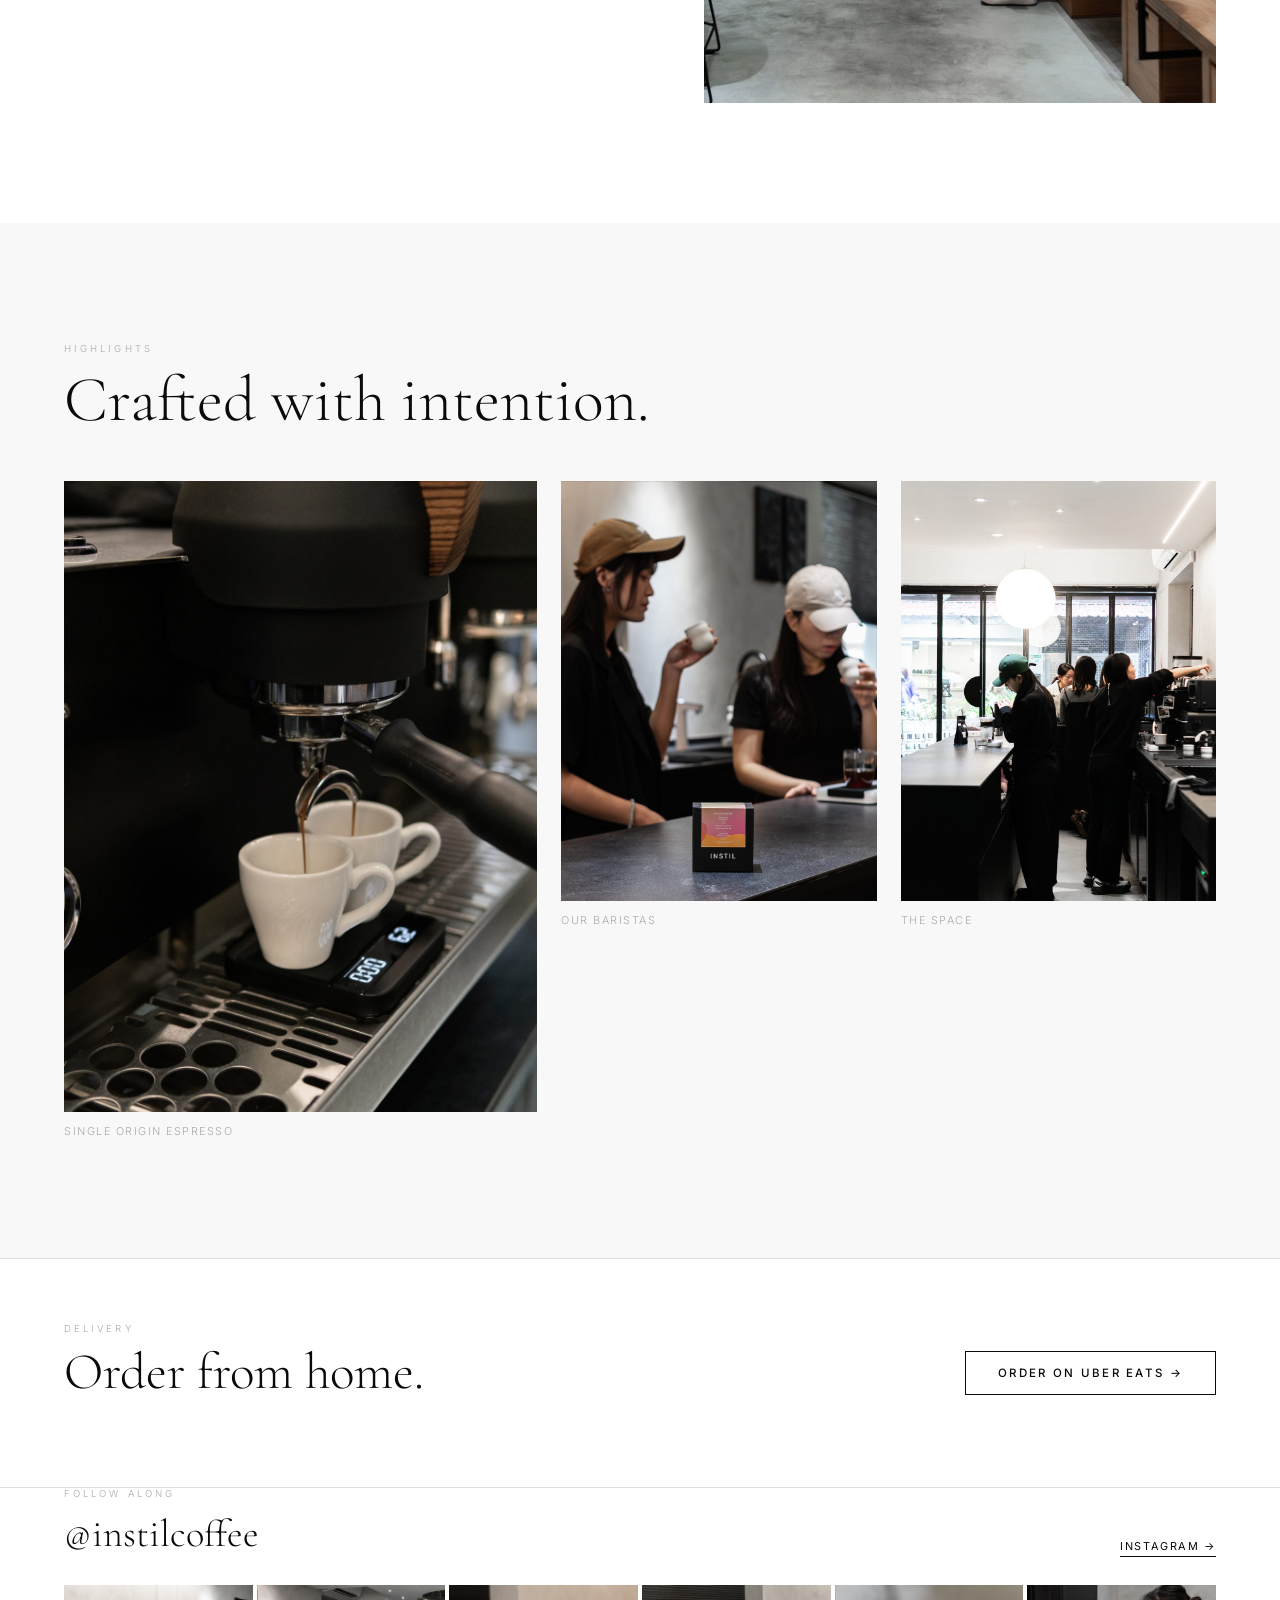
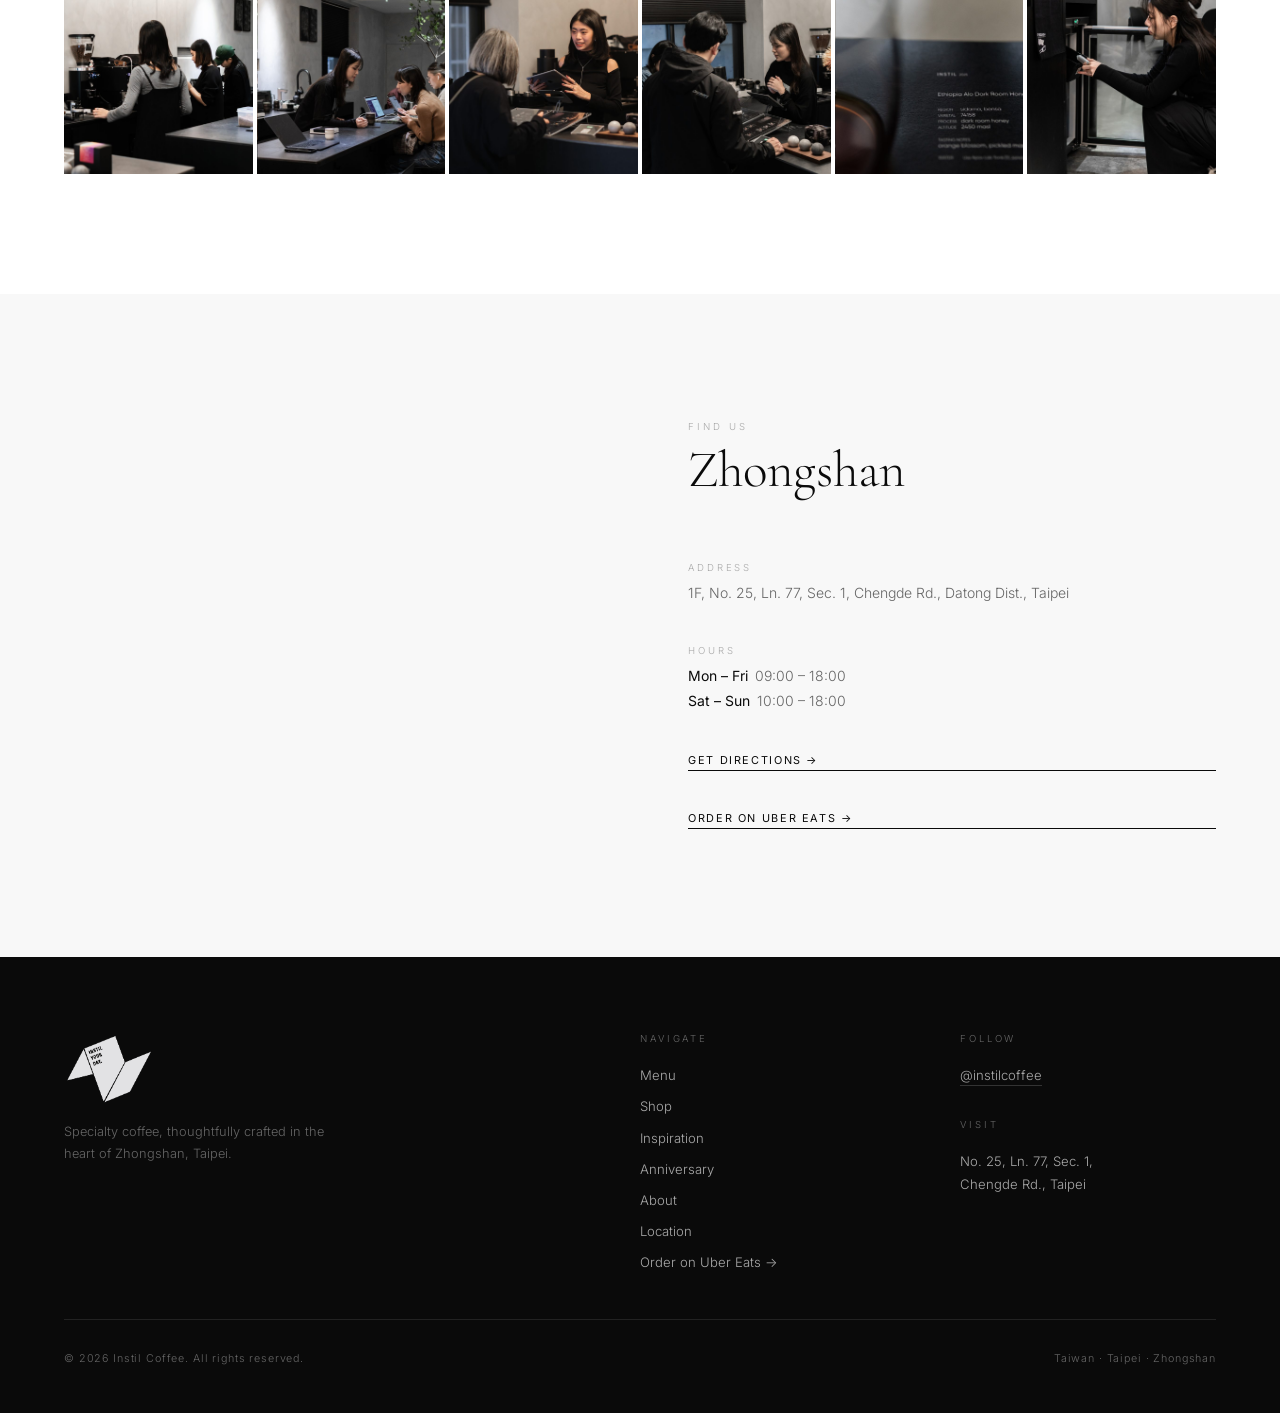
==== commit de9c1525: "feat: 新增週年專頁，Events 改名為靈感並加入新紀錄 - 新增 anniversary.html：收錄 2023–2025 週年活動，加入 2026 預告 - events.html 改名為" ====
--- a/index.html
+++ b/index.html
@@ -3,9 +3,22 @@
 <head>
   <meta charset="UTF-8">
   <meta name="viewport" content="width=device-width, initial-scale=1.0">
-  <meta name="description" content="Instil Coffee — Specialty coffee in Zhongshan, Taipei.">
-  <title>Instil Coffee</title>
+  <meta name="description" content="Instil Coffee — 台北中山精品咖啡。單品手沖、義式濃縮，追求明確清晰的風味。Specialty coffee in Zhongshan, Taipei.">
+  <link rel="canonical" href="https://instilcoffee.com/">
+  <meta property="og:title" content="Instil Coffee">
+  <meta property="og:description" content="台北中山精品咖啡 · Specialty coffee in Zhongshan, Taipei.">
+  <meta property="og:url" content="https://instilcoffee.com/">
+  <meta property="og:type" content="website">
+  <title>Instil Coffee — 台北中山精品咖啡</title>
   <link rel="stylesheet" href="css/style.css">
+  <!-- Google Analytics -->
+  <script async src="https://www.googletagmanager.com/gtag/js?id=G-J7KH96YY6Z"></script>
+  <script>
+    window.dataLayer = window.dataLayer || [];
+    function gtag(){dataLayer.push(arguments);}
+    gtag('js', new Date());
+    gtag('config', 'G-J7KH96YY6Z');
+  </script>
 </head>
 <body>
 
@@ -15,7 +28,8 @@
       <li><a href="index.html" class="active" data-i18n="nav-home">Home</a></li>
       <li><a href="menu.html" data-i18n="nav-menu">Menu</a></li>
       <li><a href="shop.html" data-i18n="nav-shop">Shop</a></li>
-      <li><a href="events.html" data-i18n="nav-events">Events</a></li>
+      <li><a href="events.html" data-i18n="nav-ideas">Inspiration</a></li>
+      <li><a href="anniversary.html" data-i18n="nav-anniversary">Anniversary</a></li>
       <li><a href="about.html" data-i18n="nav-about">About</a></li>
       <li><a href="location.html" data-i18n="nav-location">Location</a></li>
     </ul>
@@ -151,7 +165,8 @@
         <ul class="footer-col-links">
           <li><a href="menu.html" data-i18n="nav-menu">Menu</a></li>
           <li><a href="shop.html" data-i18n="nav-shop">Shop</a></li>
-          <li><a href="events.html" data-i18n="nav-events">Events</a></li>
+          <li><a href="events.html" data-i18n="nav-ideas">Inspiration</a></li>
+          <li><a href="anniversary.html" data-i18n="nav-anniversary">Anniversary</a></li>
           <li><a href="about.html" data-i18n="nav-about">About</a></li>
           <li><a href="location.html" data-i18n="nav-location">Location</a></li>
           <li><a href="https://www.ubereats.com/tw/store/instil-coffee-%E4%B8%AD%E5%B1%B1%E5%BA%97/VOpqvfJ0XcKpiCJXI3-vig?diningMode=DELIVERY" target="_blank" rel="noopener" data-i18n="delivery-link">Order on Uber Eats →</a></li>
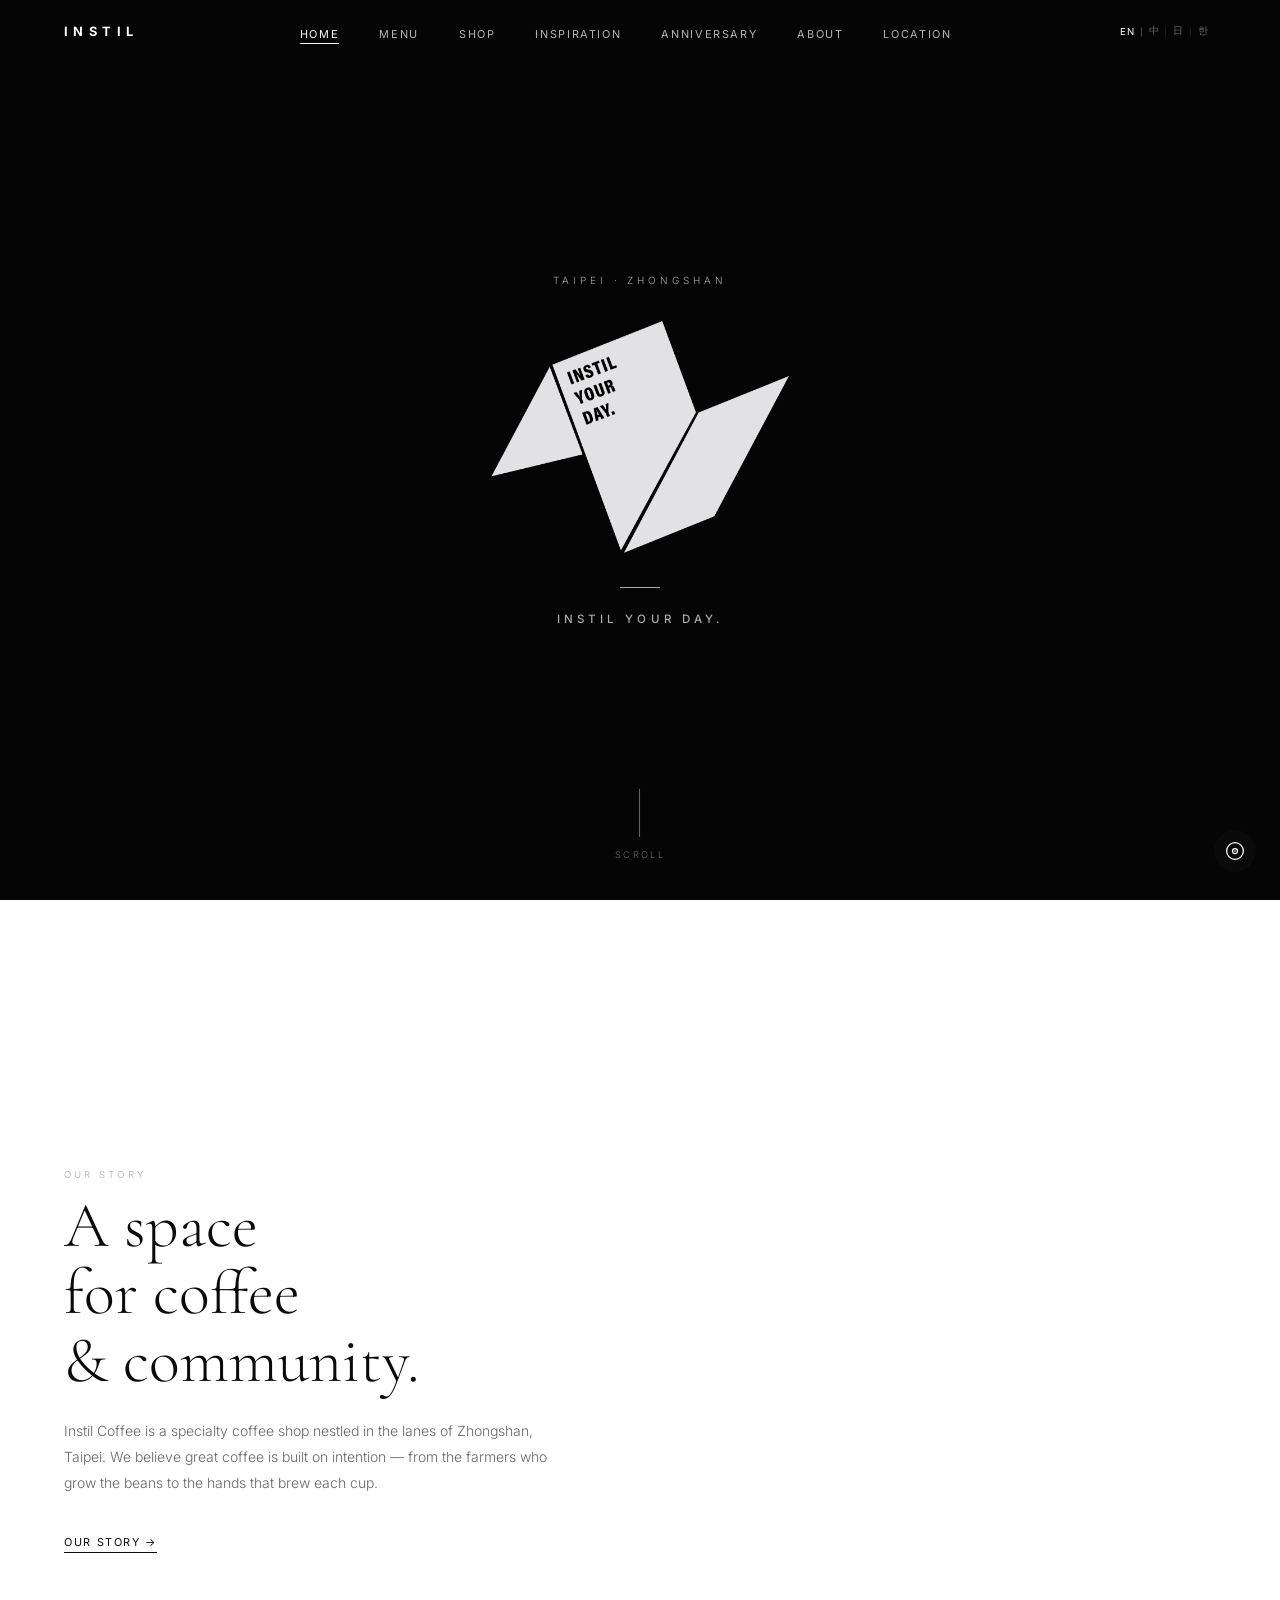
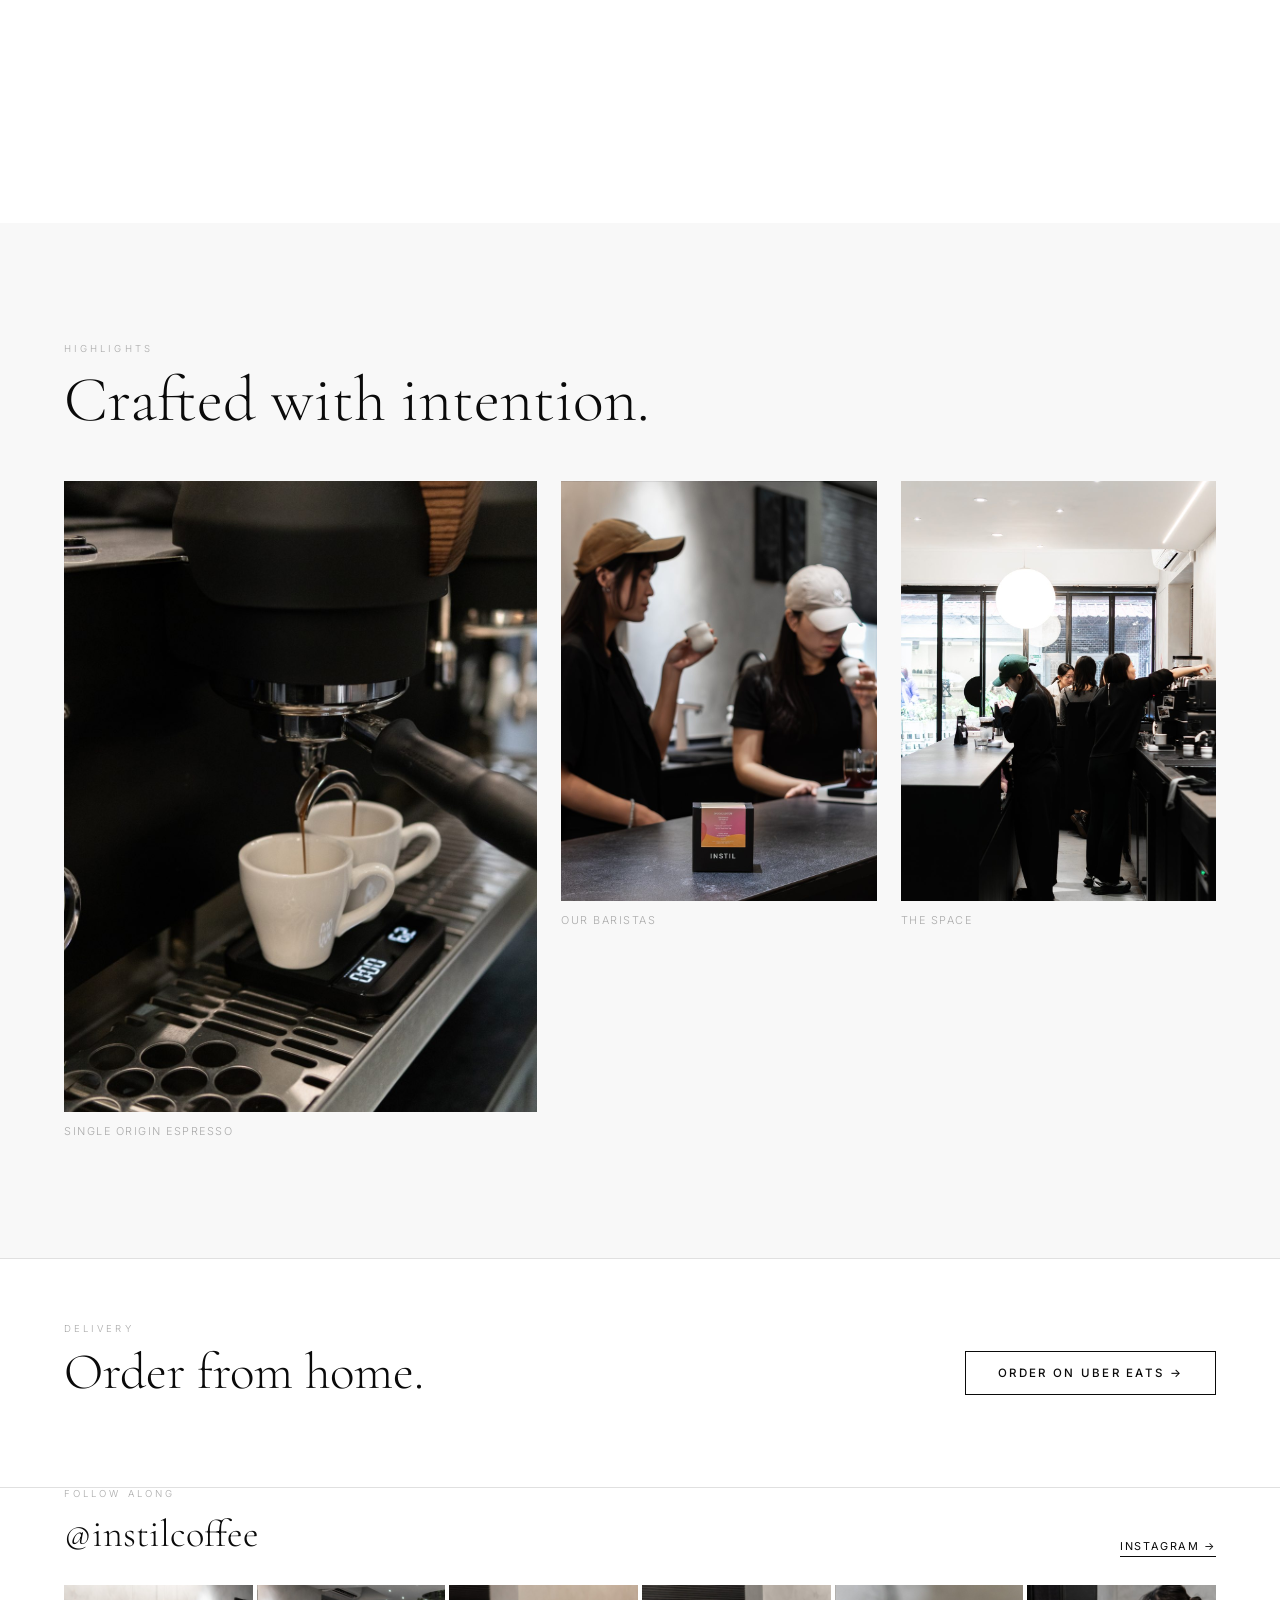
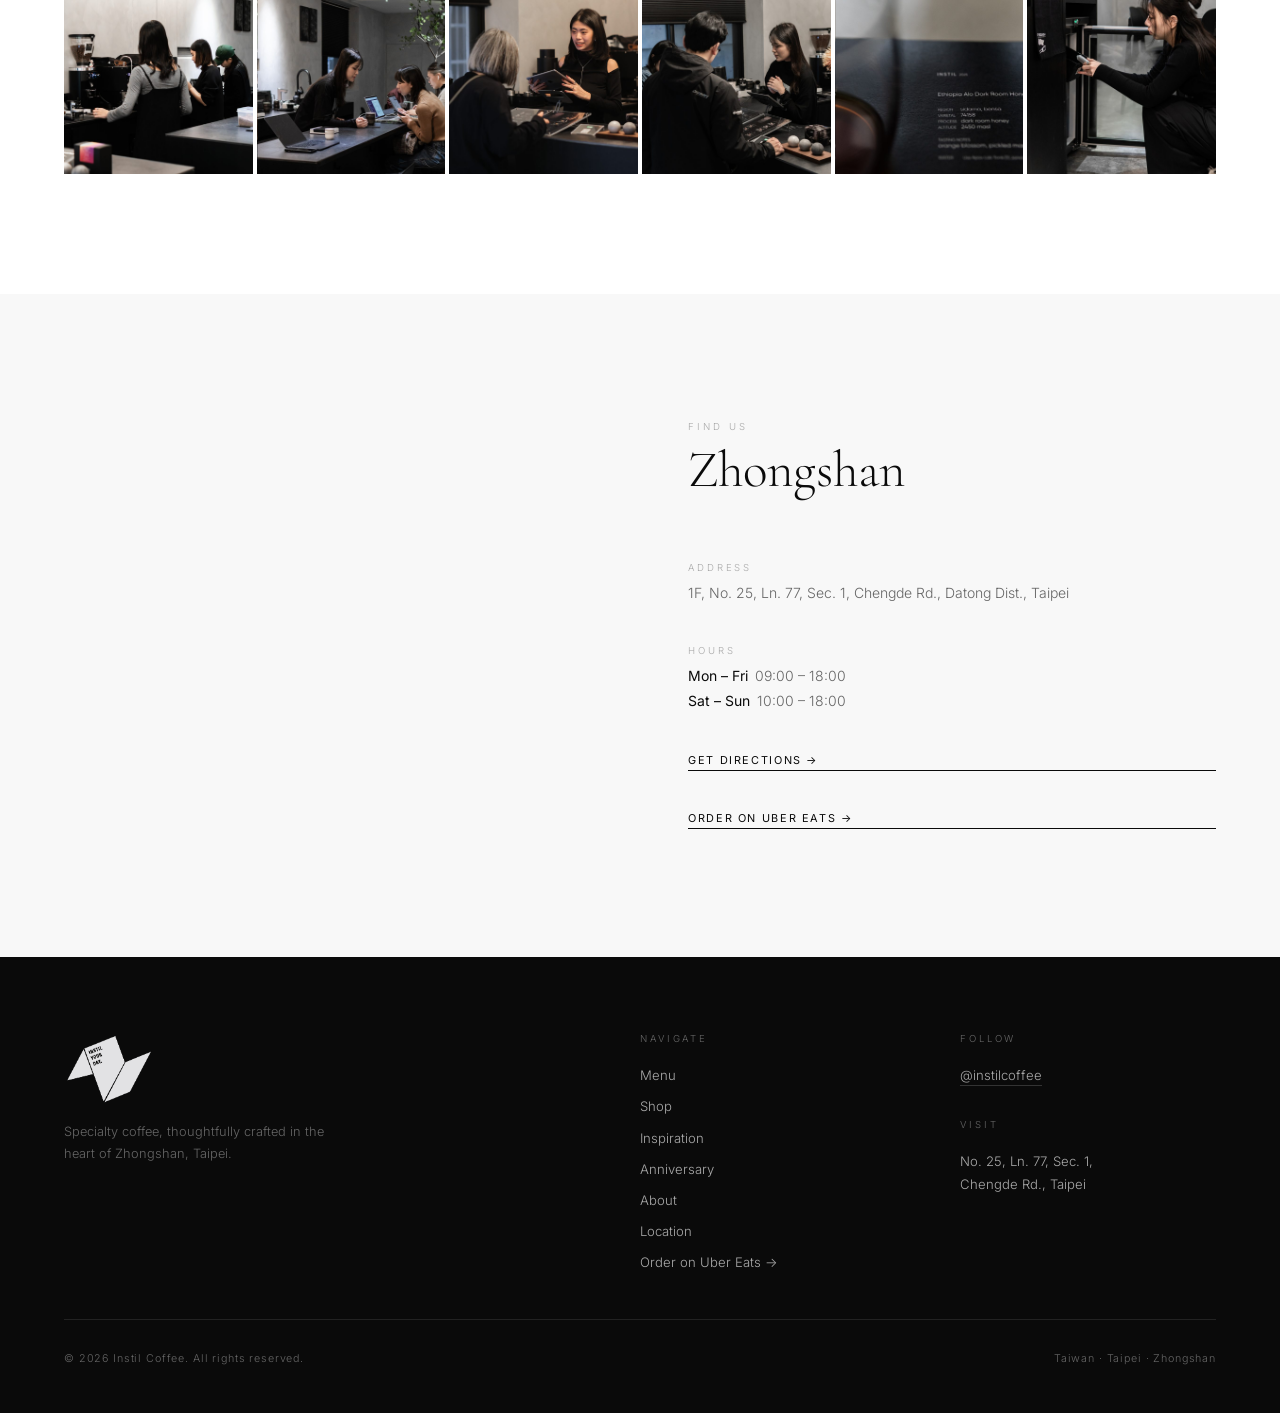
==== commit 97fd640c: "Add background music player to all pages Floating vinyl-disc button (bottom-right), click to open pa" ====
--- a/index.html
+++ b/index.html
@@ -47,7 +47,10 @@
   </nav>
 
   <section class="hero">
-    <div class="hero-bg img-ph"></div>
+    <video class="hero-video" autoplay loop muted playsinline>
+      <source src="videos/hero-01.mp4" type="video/mp4">
+    </video>
+    <div class="hero-overlay"></div>
     <div class="hero-content">
       <span class="hero-eyebrow" data-i18n="hero-eyebrow">Taipei · Zhongshan</span>
       <img src="images/instil-logo-graphic.png" alt="INSTIL" class="hero-logo-mark" />
@@ -69,7 +72,11 @@
           <p class="body-text" data-i18n="home-about-body">Instil Coffee is a specialty coffee shop nestled in the lanes of Zhongshan, Taipei. We believe great coffee is built on intention — from the farmers who grow the beans to the hands that brew each cup.</p>
           <a href="about.html" class="text-link" data-i18n="home-about-link">Our Story →</a>
         </div>
-        <div class="about-img img-ph" aria-label="Store interior"></div>
+        <div class="about-img" aria-label="Store interior">
+            <video class="section-video" autoplay loop muted playsinline>
+              <source src="videos/about-story.mp4" type="video/mp4">
+            </video>
+          </div>
       </div>
     </div>
   </section>
@@ -189,5 +196,33 @@
 
   <script src="js/i18n.js"></script>
   <script src="js/main.js"></script>
+
+  <!-- Music Player -->
+  <div class="music-player" id="musicPlayer">
+    <div class="music-panel" id="musicPanel">
+      <div class="music-track-name" id="musicTrackName">—</div>
+      <div class="music-controls">
+        <button class="music-ctrl" id="musicPrev" aria-label="Previous track">
+          <svg viewBox="0 0 24 24" fill="currentColor"><polygon points="19,20 9,12 19,4"/><rect x="5" y="4" width="2" height="16"/></svg>
+        </button>
+        <button class="music-ctrl music-play-btn" id="musicPlayBtn" aria-label="Play / Pause">
+          <svg viewBox="0 0 24 24" fill="currentColor"><polygon points="5,3 19,12 5,21"/></svg>
+        </button>
+        <button class="music-ctrl" id="musicNext" aria-label="Next track">
+          <svg viewBox="0 0 24 24" fill="currentColor"><polygon points="5,4 15,12 5,20"/><rect x="17" y="4" width="2" height="16"/></svg>
+        </button>
+      </div>
+      <input type="range" class="music-vol" id="musicVol" min="0" max="1" step="0.01" value="0.4">
+    </div>
+    <button class="music-toggle" id="musicToggle" aria-label="Toggle music">
+      <svg viewBox="0 0 24 24" fill="none" stroke="currentColor" stroke-width="1.5">
+        <circle cx="12" cy="12" r="10"/>
+        <circle cx="12" cy="12" r="3"/>
+        <circle cx="12" cy="12" r="1" fill="currentColor" stroke="none"/>
+      </svg>
+    </button>
+  </div>
+  <audio id="bgAudio" preload="none"></audio>
+  <script src="js/audio.js"></script>
 </body>
 </html>
--- a/css/style.css
+++ b/css/style.css
@@ -134,14 +134,20 @@
   overflow: hidden;
 }
 
-.hero-bg {
+.hero-video {
   position: absolute;
   inset: 0;
-  background: var(--gray-800);
-  opacity: 0.85;
-  background-image: url('../images/hero.jpg');
-  background-size: cover;
-  background-position: center;
+  width: 100%;
+  height: 100%;
+  object-fit: cover;
+  object-position: center;
+}
+
+.hero-overlay {
+  position: absolute;
+  inset: 0;
+  background: rgba(0, 0, 0, 0.48);
+  z-index: 0;
 }
 
 .hero-content {
@@ -281,9 +287,16 @@
 
 .about-img {
   aspect-ratio: 3 / 4;
-  background-image: url('../images/about.jpg');
-  background-size: cover;
-  background-position: center;
+  position: relative;
+  overflow: hidden;
+}
+
+.section-video {
+  position: absolute;
+  inset: 0;
+  width: 100%;
+  height: 100%;
+  object-fit: cover;
 }
 
 /* ===================================
@@ -625,17 +638,15 @@
 .story-text .body-text { margin-bottom: 1.25rem; }
 
 .about-story-photo {
-  background-image: url('../images/about-story.jpg');
-  background-size: cover;
-  background-position: center;
+  position: relative;
+  overflow: hidden;
 }
 
 .about-wide-img {
   width: 100%;
   aspect-ratio: 16 / 7;
-  background-image: url('../images/about-wide.jpg');
-  background-size: cover;
-  background-position: center;
+  position: relative;
+  overflow: hidden;
 }
 
 .team-grid {
@@ -837,3 +848,137 @@
 
   .team-grid { grid-template-columns: 1fr; }
 }
+
+/* ===================================
+   Music Player
+   =================================== */
+.music-player {
+  position: fixed;
+  bottom: 28px;
+  right: 24px;
+  z-index: 998;
+  display: flex;
+  flex-direction: column;
+  align-items: flex-end;
+  gap: 10px;
+  font-family: var(--font-body);
+}
+
+.music-panel {
+  background: var(--black);
+  color: var(--white);
+  border-radius: 12px;
+  padding: 14px 16px 12px;
+  width: 200px;
+  opacity: 0;
+  transform: translateY(10px);
+  pointer-events: none;
+  transition: opacity 0.22s var(--ease), transform 0.22s var(--ease);
+}
+
+.music-player.open .music-panel {
+  opacity: 1;
+  transform: translateY(0);
+  pointer-events: auto;
+}
+
+.music-track-name {
+  font-size: 0.65rem;
+  font-weight: 400;
+  letter-spacing: 0.1em;
+  color: var(--gray-400);
+  text-transform: uppercase;
+  margin-bottom: 10px;
+  white-space: nowrap;
+  overflow: hidden;
+  text-overflow: ellipsis;
+}
+
+.music-controls {
+  display: flex;
+  align-items: center;
+  justify-content: center;
+  gap: 18px;
+  margin-bottom: 10px;
+}
+
+.music-ctrl {
+  background: none;
+  border: none;
+  color: var(--white);
+  cursor: pointer;
+  padding: 2px;
+  display: flex;
+  align-items: center;
+  justify-content: center;
+  opacity: 0.6;
+  transition: opacity 0.15s;
+  line-height: 1;
+}
+
+.music-ctrl:hover { opacity: 1; }
+
+.music-ctrl svg { width: 14px; height: 14px; display: block; }
+
+.music-ctrl.music-play-btn svg { width: 18px; height: 18px; }
+
+.music-vol {
+  width: 100%;
+  -webkit-appearance: none;
+  height: 2px;
+  background: var(--gray-800);
+  border-radius: 1px;
+  outline: none;
+  cursor: pointer;
+}
+
+.music-vol::-webkit-slider-thumb {
+  -webkit-appearance: none;
+  width: 10px;
+  height: 10px;
+  border-radius: 50%;
+  background: var(--white);
+  cursor: pointer;
+}
+
+.music-vol::-moz-range-thumb {
+  width: 10px;
+  height: 10px;
+  border-radius: 50%;
+  background: var(--white);
+  border: none;
+  cursor: pointer;
+}
+
+.music-toggle {
+  width: 42px;
+  height: 42px;
+  border-radius: 50%;
+  background: var(--black);
+  color: var(--white);
+  border: none;
+  cursor: pointer;
+  display: flex;
+  align-items: center;
+  justify-content: center;
+  transition: opacity 0.2s var(--ease);
+  flex-shrink: 0;
+}
+
+.music-toggle svg { width: 20px; height: 20px; display: block; }
+
+.music-toggle:hover { opacity: 0.75; }
+
+.music-toggle.playing svg {
+  animation: vinyl-spin 4s linear infinite;
+}
+
+@keyframes vinyl-spin {
+  from { transform: rotate(0deg); }
+  to   { transform: rotate(360deg); }
+}
+
+@media (max-width: 480px) {
+  .music-player { bottom: 20px; right: 16px; }
+  .music-panel  { width: 180px; }
+}
